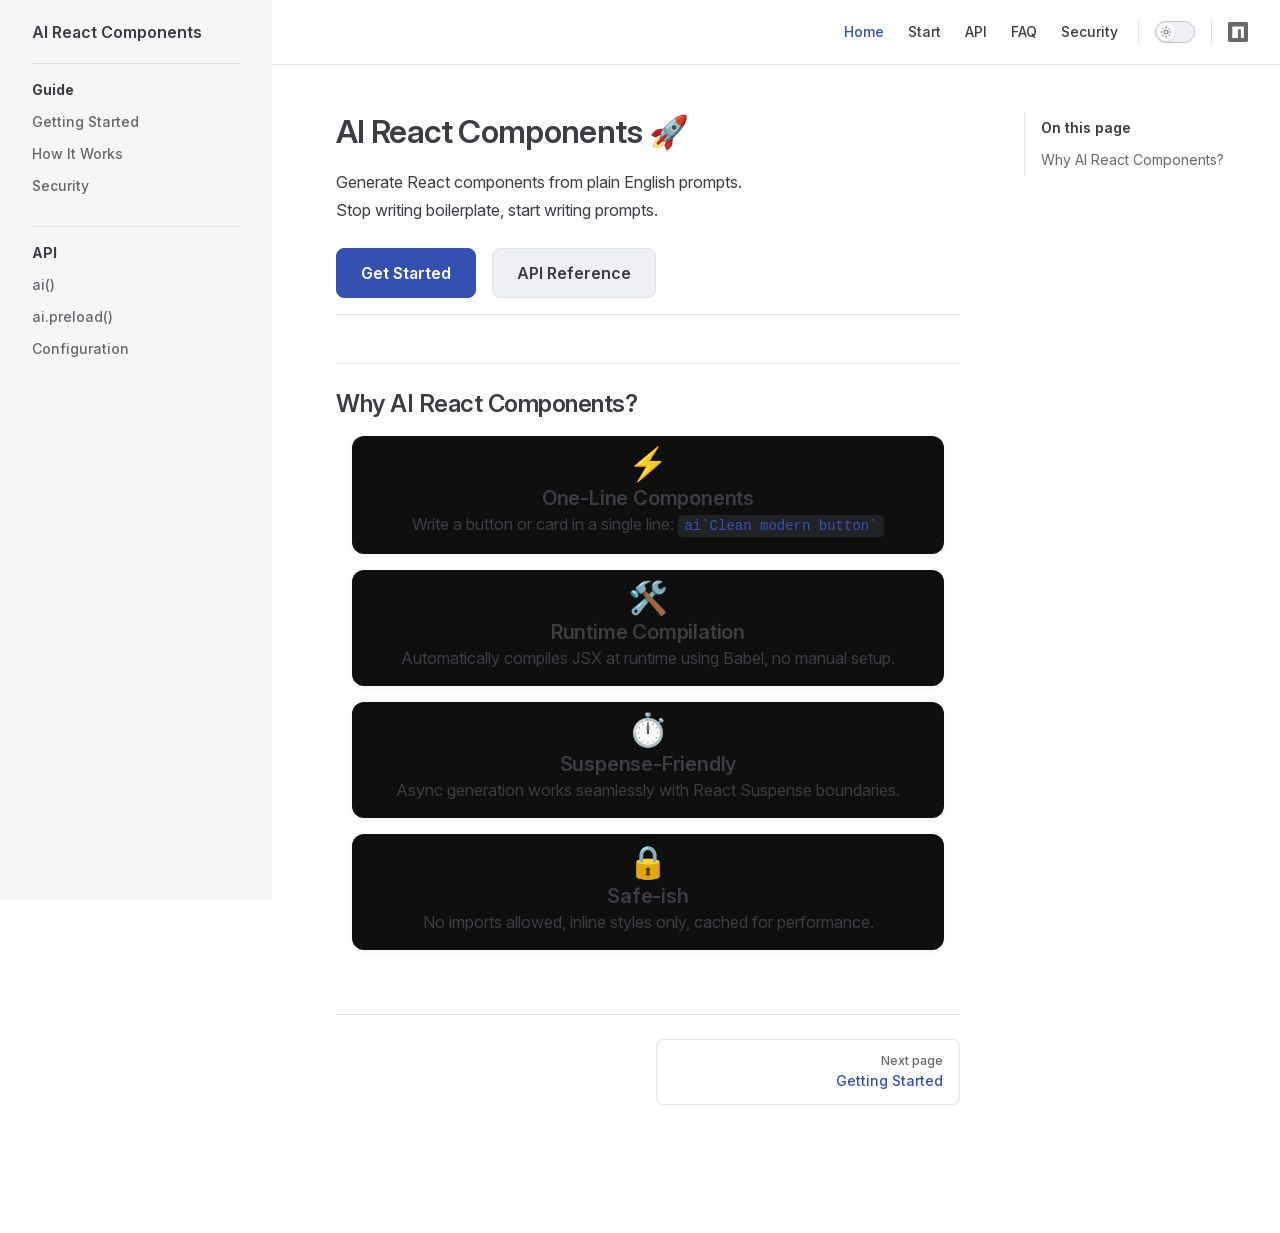
==== index.html @ 243d934d "Upload File" ====
<!DOCTYPE html>
<html lang="en-US" dir="ltr">
  <head>
    <meta charset="utf-8">
    <meta name="viewport" content="width=device-width,initial-scale=1">
    <title>AI React Components</title>
    <meta name="description" content="Generate React components from prompts using AI.">
    <meta name="generator" content="VitePress v2.0.0-alpha.17">
    <link rel="preload stylesheet" href="/assets/style.Dvf0CCiA.css" as="style">
    <link rel="preload stylesheet" href="/vp-icons.css" as="style">
    
    <script type="module" src="/assets/app.DeVPEVya.js"></script>
    <link rel="preload" href="/assets/inter-roman-latin.Cy4MYw_J.woff2" as="font" type="font/woff2" crossorigin="">
    <link rel="modulepreload" href="/assets/chunks/theme.CwWaGLos.js">
    <link rel="modulepreload" href="/assets/chunks/framework.Dp0T42OV.js">
    <link rel="modulepreload" href="/assets/index.md.kwZEMype.lean.js">
    <script id="check-dark-mode">(()=>{const e=localStorage.getItem("vitepress-theme-appearance")||"auto",a=window.matchMedia("(prefers-color-scheme: dark)").matches;(!e||e==="auto"?a:e==="dark")&&document.documentElement.classList.add("dark")})();</script>
    <script id="check-mac-os">document.documentElement.classList.toggle("mac",/Mac|iPhone|iPod|iPad/i.test(navigator.platform));</script>
  </head>
  <body>
    <div id="app"><div class="Layout" data-v-c109192d><!--[--><!--]--><!--[--><span tabindex="-1" data-v-10d4d845></span><a href="#VPContent" class="VPSkipLink visually-hidden" data-v-10d4d845>Skip to content</a><!--]--><!----><header class="VPNav" data-v-c109192d data-v-d5bf7c8e><div class="VPNavBar has-sidebar top" data-v-d5bf7c8e data-v-cc1d9f2e><div class="wrapper" data-v-cc1d9f2e><div class="container" data-v-cc1d9f2e><div class="title" data-v-cc1d9f2e><div class="VPNavBarTitle has-sidebar" data-v-cc1d9f2e data-v-d4488dd0><a class="title" href="/" data-v-d4488dd0><!--[--><!--]--><!----><span data-v-d4488dd0>AI React Components</span><!--[--><!--]--></a></div></div><div class="content" data-v-cc1d9f2e><div class="content-body" data-v-cc1d9f2e><!--[--><!--]--><div class="VPNavBarSearch search" data-v-cc1d9f2e data-v-bdd98725><!----></div><nav aria-labelledby="main-nav-aria-label" class="VPNavBarMenu menu" data-v-cc1d9f2e data-v-020be4db><span id="main-nav-aria-label" class="visually-hidden" data-v-020be4db> Main Navigation </span><!--[--><!--[--><a class="VPLink link VPNavBarMenuLink active" href="/" tabindex="0" data-v-020be4db data-v-727dd4ba><!--[--><span data-v-727dd4ba>Home</span><!--]--></a><!--]--><!--[--><a class="VPLink link VPNavBarMenuLink" href="/index1.html" tabindex="0" data-v-020be4db data-v-727dd4ba><!--[--><span data-v-727dd4ba>Start</span><!--]--></a><!--]--><!--[--><a class="VPLink link VPNavBarMenuLink" href="/api.html" tabindex="0" data-v-020be4db data-v-727dd4ba><!--[--><span data-v-727dd4ba>API</span><!--]--></a><!--]--><!--[--><a class="VPLink link VPNavBarMenuLink" href="/faq.html" tabindex="0" data-v-020be4db data-v-727dd4ba><!--[--><span data-v-727dd4ba>FAQ</span><!--]--></a><!--]--><!--[--><a class="VPLink link VPNavBarMenuLink" href="/security.html" tabindex="0" data-v-020be4db data-v-727dd4ba><!--[--><span data-v-727dd4ba>Security</span><!--]--></a><!--]--><!--]--></nav><!----><div class="VPNavBarAppearance appearance" data-v-cc1d9f2e data-v-3f90c1a5><button class="VPSwitch VPSwitchAppearance" type="button" role="switch" title aria-checked="false" data-v-3f90c1a5 data-v-be9742d9 data-v-b4ccac88><span class="check" data-v-b4ccac88><span class="icon" data-v-b4ccac88><!--[--><span class="vpi-sun sun" data-v-be9742d9></span><span class="vpi-moon moon" data-v-be9742d9></span><!--]--></span></span></button></div><div class="VPSocialLinks VPNavBarSocialLinks social-links" data-v-cc1d9f2e data-v-ef6192dc data-v-a1a7286e><!--[--><a class="VPSocialLink no-icon" href="https://www.npmjs.com/package/ai-react-component" aria-label="npm" target="_blank" rel="me noopener" data-v-a1a7286e data-v-32d78712><span class="vpi-social-npm"></span></a><!--]--></div><div class="VPFlyout VPNavBarExtra extra" data-v-cc1d9f2e data-v-2a0cad91 data-v-d8fae6e2><button type="button" class="button" aria-haspopup="true" aria-expanded="false" aria-label="extra navigation" data-v-d8fae6e2><span class="vpi-more-horizontal icon" data-v-d8fae6e2></span></button><div class="menu" data-v-d8fae6e2><div class="VPMenu" data-v-d8fae6e2 data-v-fcd1d7a8><!----><!--[--><!--[--><!----><div class="group" data-v-2a0cad91><div class="item appearance" data-v-2a0cad91><p class="label" data-v-2a0cad91>Appearance</p><div class="appearance-action" data-v-2a0cad91><button class="VPSwitch VPSwitchAppearance" type="button" role="switch" title aria-checked="false" data-v-2a0cad91 data-v-be9742d9 data-v-b4ccac88><span class="check" data-v-b4ccac88><span class="icon" data-v-b4ccac88><!--[--><span class="vpi-sun sun" data-v-be9742d9></span><span class="vpi-moon moon" data-v-be9742d9></span><!--]--></span></span></button></div></div></div><div class="group" data-v-2a0cad91><div class="item social-links" data-v-2a0cad91><div class="VPSocialLinks social-links-list" data-v-2a0cad91 data-v-a1a7286e><!--[--><a class="VPSocialLink no-icon" href="https://www.npmjs.com/package/ai-react-component" aria-label="npm" target="_blank" rel="me noopener" data-v-a1a7286e data-v-32d78712><span class="vpi-social-npm"></span></a><!--]--></div></div></div><!--]--><!--]--></div></div></div><!--[--><!--]--><button type="button" class="VPNavBarHamburger hamburger" aria-label="mobile navigation" aria-expanded="false" aria-controls="VPNavScreen" data-v-cc1d9f2e data-v-6bee1efd><span class="container" data-v-6bee1efd><span class="top" data-v-6bee1efd></span><span class="middle" data-v-6bee1efd></span><span class="bottom" data-v-6bee1efd></span></span></button></div></div></div></div><div class="divider" data-v-cc1d9f2e><div class="divider-line" data-v-cc1d9f2e></div></div></div><!----></header><div class="VPLocalNav has-sidebar empty" data-v-c109192d data-v-73add737><div class="container" data-v-73add737><button class="menu" aria-expanded="false" aria-controls="VPSidebarNav" data-v-73add737><span class="vpi-align-left menu-icon" data-v-73add737></span><span class="menu-text" data-v-73add737>Menu</span></button><div class="VPLocalNavOutlineDropdown" style="--vp-vh:0px;" data-v-73add737 data-v-e28a51a6><button data-v-e28a51a6>Return to top</button><!----></div></div></div><aside class="VPSidebar" data-v-c109192d data-v-49f51a23><div class="curtain" data-v-49f51a23></div><nav class="nav" id="VPSidebarNav" aria-labelledby="sidebar-aria-label" tabindex="-1" data-v-49f51a23><span class="visually-hidden" id="sidebar-aria-label" data-v-49f51a23> Sidebar Navigation </span><!--[--><!--]--><!--[--><div class="no-transition group" data-v-a84b7c21><section class="VPSidebarItem level-0" data-v-a84b7c21 data-v-6b36a2fd><div class="item" role="button" tabindex="0" data-v-6b36a2fd><div class="indicator" data-v-6b36a2fd></div><h2 class="text" data-v-6b36a2fd>Guide</h2><!----></div><div class="items" data-v-6b36a2fd><!--[--><div class="VPSidebarItem level-1 is-link" data-v-6b36a2fd data-v-6b36a2fd><div class="item" data-v-6b36a2fd><div class="indicator" data-v-6b36a2fd></div><a class="VPLink link link" href="/index1.html" data-v-6b36a2fd><!--[--><p class="text" data-v-6b36a2fd>Getting Started</p><!--]--></a><!----></div><!----></div><div class="VPSidebarItem level-1 is-link" data-v-6b36a2fd data-v-6b36a2fd><div class="item" data-v-6b36a2fd><div class="indicator" data-v-6b36a2fd></div><a class="VPLink link link" href="/faq.html" data-v-6b36a2fd><!--[--><p class="text" data-v-6b36a2fd>How It Works</p><!--]--></a><!----></div><!----></div><div class="VPSidebarItem level-1 is-link" data-v-6b36a2fd data-v-6b36a2fd><div class="item" data-v-6b36a2fd><div class="indicator" data-v-6b36a2fd></div><a class="VPLink link link" href="/security.html" data-v-6b36a2fd><!--[--><p class="text" data-v-6b36a2fd>Security</p><!--]--></a><!----></div><!----></div><!--]--></div></section></div><div class="no-transition group" data-v-a84b7c21><section class="VPSidebarItem level-0" data-v-a84b7c21 data-v-6b36a2fd><div class="item" role="button" tabindex="0" data-v-6b36a2fd><div class="indicator" data-v-6b36a2fd></div><h2 class="text" data-v-6b36a2fd>API</h2><!----></div><div class="items" data-v-6b36a2fd><!--[--><div class="VPSidebarItem level-1 is-link" data-v-6b36a2fd data-v-6b36a2fd><div class="item" data-v-6b36a2fd><div class="indicator" data-v-6b36a2fd></div><a class="VPLink link link" href="/api.html" data-v-6b36a2fd><!--[--><p class="text" data-v-6b36a2fd>ai()</p><!--]--></a><!----></div><!----></div><div class="VPSidebarItem level-1 is-link" data-v-6b36a2fd data-v-6b36a2fd><div class="item" data-v-6b36a2fd><div class="indicator" data-v-6b36a2fd></div><a class="VPLink link link" href="/api.html" data-v-6b36a2fd><!--[--><p class="text" data-v-6b36a2fd>ai.preload()</p><!--]--></a><!----></div><!----></div><div class="VPSidebarItem level-1 is-link" data-v-6b36a2fd data-v-6b36a2fd><div class="item" data-v-6b36a2fd><div class="indicator" data-v-6b36a2fd></div><a class="VPLink link link" href="/api.html" data-v-6b36a2fd><!--[--><p class="text" data-v-6b36a2fd>Configuration</p><!--]--></a><!----></div><!----></div><!--]--></div></section></div><!--]--><!--[--><!--]--></nav></aside><div class="VPContent has-sidebar" id="VPContent" data-v-c109192d data-v-529a4999><div class="VPDoc has-sidebar has-aside" data-v-529a4999 data-v-d668f7cc><!--[--><!--]--><div class="container" data-v-d668f7cc><div class="aside" data-v-d668f7cc><div class="aside-curtain" data-v-d668f7cc></div><div class="aside-container" data-v-d668f7cc><div class="aside-content" data-v-d668f7cc><div class="VPDocAside" data-v-d668f7cc data-v-cb998dce><!--[--><!--]--><!--[--><!--]--><nav aria-labelledby="doc-outline-aria-label" class="VPDocAsideOutline" data-v-cb998dce data-v-c8b19031><div class="content" data-v-c8b19031><div class="outline-marker" data-v-c8b19031></div><div aria-level="2" class="outline-title" id="doc-outline-aria-label" role="heading" data-v-c8b19031>On this page</div><ul class="VPDocOutlineItem root" data-v-c8b19031 data-v-63c57e50><!--[--><!--]--></ul></div></nav><!--[--><!--]--><div class="spacer" data-v-cb998dce></div><!--[--><!--]--><!----><!--[--><!--]--><!--[--><!--]--></div></div></div></div><div class="content" data-v-d668f7cc><div class="content-container" data-v-d668f7cc><!--[--><!--]--><main class="main" data-v-d668f7cc><div style="position:relative;" class="vp-doc _" data-v-d668f7cc><div data-v-a58ee286><h1 id="ai-react-components-🚀" tabindex="-1" data-v-a58ee286>AI React Components 🚀 <a class="header-anchor" href="#ai-react-components-🚀" aria-label="Permalink to “AI React Components 🚀”" data-v-a58ee286>​</a></h1><p data-v-a58ee286>Generate React components from plain English prompts.<br data-v-a58ee286> Stop writing boilerplate, start writing prompts.</p><div class="hero-buttons" data-v-a58ee286><a class="btn primary" href="/index1" data-v-a58ee286>Get Started</a><a class="btn secondary" href="/api" data-v-a58ee286>API Reference</a></div><hr data-v-a58ee286><h2 id="why-ai-react-components" tabindex="-1" data-v-a58ee286>Why AI React Components? <a class="header-anchor" href="#why-ai-react-components" aria-label="Permalink to “Why AI React Components?”" data-v-a58ee286>​</a></h2><section class="features-grid" data-v-a58ee286><div class="feature-card" data-v-a58ee286 data-v-b2a18c3d><div class="icon" data-v-b2a18c3d>⚡</div><h3 data-v-b2a18c3d>One-Line Components</h3><!--[--> Write a button or card in a single line: <code data-v-a58ee286>ai`Clean modern button`</code><!--]--></div><div class="feature-card" data-v-a58ee286 data-v-b2a18c3d><div class="icon" data-v-b2a18c3d>🛠️</div><h3 data-v-b2a18c3d>Runtime Compilation</h3><!--[--> Automatically compiles JSX at runtime using Babel, no manual setup. <!--]--></div><div class="feature-card" data-v-a58ee286 data-v-b2a18c3d><div class="icon" data-v-b2a18c3d>⏱️</div><h3 data-v-b2a18c3d>Suspense-Friendly</h3><!--[--> Async generation works seamlessly with React Suspense boundaries. <!--]--></div><div class="feature-card" data-v-a58ee286 data-v-b2a18c3d><div class="icon" data-v-b2a18c3d>🔒</div><h3 data-v-b2a18c3d>Safe-ish</h3><!--[--> No imports allowed, inline styles only, cached for performance. <!--]--></div></section></div></div></main><footer class="VPDocFooter" data-v-d668f7cc data-v-1bcd8184><!--[--><!--]--><!----><nav class="prev-next" aria-labelledby="doc-footer-aria-label" data-v-1bcd8184><span class="visually-hidden" id="doc-footer-aria-label" data-v-1bcd8184>Pager</span><div class="pager" data-v-1bcd8184><!----></div><div class="pager" data-v-1bcd8184><a class="VPLink link pager-link next" href="/index1.html" data-v-1bcd8184><!--[--><span class="desc" data-v-1bcd8184>Next page</span><span class="title" data-v-1bcd8184>Getting Started</span><!--]--></a></div></nav></footer><!--[--><!--]--></div></div></div><!--[--><!--]--></div></div><!----><!--[--><!--]--></div></div>
    <script>window.__VP_HASH_MAP__=JSON.parse("{\"api.md\":\"CnNNcpx4\",\"env.md\":\"CuxRRjc8\",\"faq.md\":\"R_hnH-ma\",\"index.md\":\"kwZEMype\",\"index1.md\":\"ByWL-I4_\",\"security.md\":\"BSh_4SIy\"}");window.__VP_SITE_DATA__=JSON.parse("{\"lang\":\"en-US\",\"dir\":\"ltr\",\"title\":\"AI React Components\",\"description\":\"Generate React components from prompts using AI.\",\"base\":\"/\",\"head\":[],\"router\":{\"prefetchLinks\":true},\"appearance\":true,\"themeConfig\":{\"nav\":[{\"text\":\"Home\",\"link\":\"/\"},{\"text\":\"Start\",\"link\":\"/index1.md\"},{\"text\":\"API\",\"link\":\"/api.md\"},{\"text\":\"FAQ\",\"link\":\"/faq.md\"},{\"text\":\"Security\",\"link\":\"/security.md\"}],\"sidebar\":[{\"text\":\"Guide\",\"items\":[{\"text\":\"Getting Started\",\"link\":\"/index1\"},{\"text\":\"How It Works\",\"link\":\"/faq\"},{\"text\":\"Security\",\"link\":\"/security\"}]},{\"text\":\"API\",\"items\":[{\"text\":\"ai()\",\"link\":\"/api.md\"},{\"text\":\"ai.preload()\",\"link\":\"/api.md\"},{\"text\":\"Configuration\",\"link\":\"/api.md\"}]}],\"socialLinks\":[{\"icon\":\"npm\",\"link\":\"https://www.npmjs.com/package/ai-react-component\"}]},\"locales\":{},\"scrollOffset\":134,\"cleanUrls\":false,\"additionalConfig\":{}}");</script>
    
  </body>
</html>
---- assets/style.Dvf0CCiA.css ----
@font-face{font-family:Inter;font-style:normal;font-weight:100 900;font-display:swap;src:url(/assets/inter-roman-cyrillic-ext.BeNbU08G.woff2) format("woff2");unicode-range:U+0460-052F,U+1C80-1C8A,U+20B4,U+2DE0-2DFF,U+A640-A69F,U+FE2E-FE2F}@font-face{font-family:Inter;font-style:normal;font-weight:100 900;font-display:swap;src:url(/assets/inter-roman-cyrillic.CD0kT8R4.woff2) format("woff2");unicode-range:U+0301,U+0400-045F,U+0490-0491,U+04B0-04B1,U+2116}@font-face{font-family:Inter;font-style:normal;font-weight:100 900;font-display:swap;src:url(/assets/inter-roman-greek-ext.CFAEQ5Ow.woff2) format("woff2");unicode-range:U+1F00-1FFF}@font-face{font-family:Inter;font-style:normal;font-weight:100 900;font-display:swap;src:url(/assets/inter-roman-greek.Dsf7YjP7.woff2) format("woff2");unicode-range:U+0370-0377,U+037A-037F,U+0384-038A,U+038C,U+038E-03A1,U+03A3-03FF}@font-face{font-family:Inter;font-style:normal;font-weight:100 900;font-display:swap;src:url(/assets/inter-roman-vietnamese.CpqCnS2H.woff2) format("woff2");unicode-range:U+0102-0103,U+0110-0111,U+0128-0129,U+0168-0169,U+01A0-01A1,U+01AF-01B0,U+0300-0301,U+0303-0304,U+0308-0309,U+0323,U+0329,U+1EA0-1EF9,U+20AB}@font-face{font-family:Inter;font-style:normal;font-weight:100 900;font-display:swap;src:url(/assets/inter-roman-latin-ext.Dl_ayf4-.woff2) format("woff2");unicode-range:U+0100-02BA,U+02BD-02C5,U+02C7-02CC,U+02CE-02D7,U+02DD-02FF,U+0304,U+0308,U+0329,U+1D00-1DBF,U+1E00-1E9F,U+1EF2-1EFF,U+2020,U+20A0-20AB,U+20AD-20C0,U+2113,U+2C60-2C7F,U+A720-A7FF}@font-face{font-family:Inter;font-style:normal;font-weight:100 900;font-display:swap;src:url(/assets/inter-roman-latin.Cy4MYw_J.woff2) format("woff2");unicode-range:U+0000-00FF,U+0131,U+0152-0153,U+02BB-02BC,U+02C6,U+02DA,U+02DC,U+0304,U+0308,U+0329,U+2000-206F,U+20AC,U+2122,U+2191,U+2193,U+2212,U+2215,U+FEFF,U+FFFD}@font-face{font-family:Inter;font-style:italic;font-weight:100 900;font-display:swap;src:url(/assets/inter-italic-cyrillic-ext._dlW9xFb.woff2) format("woff2");unicode-range:U+0460-052F,U+1C80-1C8A,U+20B4,U+2DE0-2DFF,U+A640-A69F,U+FE2E-FE2F}@font-face{font-family:Inter;font-style:italic;font-weight:100 900;font-display:swap;src:url(/assets/inter-italic-cyrillic.D7dRslh9.woff2) format("woff2");unicode-range:U+0301,U+0400-045F,U+0490-0491,U+04B0-04B1,U+2116}@font-face{font-family:Inter;font-style:italic;font-weight:100 900;font-display:swap;src:url(/assets/inter-italic-greek-ext.Ct-Tf2bq.woff2) format("woff2");unicode-range:U+1F00-1FFF}@font-face{font-family:Inter;font-style:italic;font-weight:100 900;font-display:swap;src:url(/assets/inter-italic-greek.DNcpQ8QC.woff2) format("woff2");unicode-range:U+0370-0377,U+037A-037F,U+0384-038A,U+038C,U+038E-03A1,U+03A3-03FF}@font-face{font-family:Inter;font-style:italic;font-weight:100 900;font-display:swap;src:url(/assets/inter-italic-vietnamese.BI5UxJD-.woff2) format("woff2");unicode-range:U+0102-0103,U+0110-0111,U+0128-0129,U+0168-0169,U+01A0-01A1,U+01AF-01B0,U+0300-0301,U+0303-0304,U+0308-0309,U+0323,U+0329,U+1EA0-1EF9,U+20AB}@font-face{font-family:Inter;font-style:italic;font-weight:100 900;font-display:swap;src:url(/assets/inter-italic-latin-ext.DytegdRQ.woff2) format("woff2");unicode-range:U+0100-02BA,U+02BD-02C5,U+02C7-02CC,U+02CE-02D7,U+02DD-02FF,U+0304,U+0308,U+0329,U+1D00-1DBF,U+1E00-1E9F,U+1EF2-1EFF,U+2020,U+20A0-20AB,U+20AD-20C0,U+2113,U+2C60-2C7F,U+A720-A7FF}@font-face{font-family:Inter;font-style:italic;font-weight:100 900;font-display:swap;src:url(/assets/inter-italic-latin.COaG5lWR.woff2) format("woff2");unicode-range:U+0000-00FF,U+0131,U+0152-0153,U+02BB-02BC,U+02C6,U+02DA,U+02DC,U+0304,U+0308,U+0329,U+2000-206F,U+20AC,U+2122,U+2191,U+2193,U+2212,U+2215,U+FEFF,U+FFFD}@font-face{font-family:Inter4CJK;font-style:normal;font-weight:100 900;font-display:swap;src:url(/assets/inter-roman-cyrillic-ext.BeNbU08G.woff2) format("woff2");unicode-range:U+0460-052F,U+1C80-1C88,U+20B4,U+2DE0-2DFF,U+A640-A69F,U+FE2E-FE2F}@font-face{font-family:Inter4CJK;font-style:normal;font-weight:100 900;font-display:swap;src:url(/assets/inter-roman-cyrillic.CD0kT8R4.woff2) format("woff2");unicode-range:U+0301,U+0400-045F,U+0490-0491,U+04B0-04B1,U+2116}@font-face{font-family:Inter4CJK;font-style:normal;font-weight:100 900;font-display:swap;src:url(/assets/inter-roman-greek-ext.CFAEQ5Ow.woff2) format("woff2");unicode-range:U+1F00-1FFF}@font-face{font-family:Inter4CJK;font-style:normal;font-weight:100 900;font-display:swap;src:url(/assets/inter-roman-greek.Dsf7YjP7.woff2) format("woff2");unicode-range:U+0370-0377,U+037A-037F,U+0384-038A,U+038C,U+038E-03A1,U+03A3-03FF}@font-face{font-family:Inter4CJK;font-style:normal;font-weight:100 900;font-display:swap;src:url(/assets/inter-roman-vietnamese.CpqCnS2H.woff2) format("woff2");unicode-range:U+0102-0103,U+0110-0111,U+0128-0129,U+0168-0169,U+01A0-01A1,U+01AF-01B0,U+0300-0301,U+0303-0304,U+0308-0309,U+0323,U+0329,U+1EA0-1EF9,U+20AB}@font-face{font-family:Inter4CJK;font-style:normal;font-weight:100 900;font-display:swap;src:url(/assets/inter-roman-latin-ext.Dl_ayf4-.woff2) format("woff2");unicode-range:U+0100-02AF,U+0304,U+0308,U+0329,U+1E00-1E9F,U+1EF2-1EFF,U+2020,U+20A0-20AB,U+20AD-20C0,U+2113,U+2C60-2C7F,U+A720-A7FF}@font-face{font-family:Inter4CJK;font-style:normal;font-weight:100 900;font-display:swap;src:url(/assets/inter-roman-latin.Cy4MYw_J.woff2) format("woff2");unicode-range:U+0000-007D,U+007F-00B6,U+00B8-00FF,U+0131,U+0152-0153,U+02BB-02BC,U+02C6,U+02DA,U+02DC,U+0304,U+0308,U+0329,U+2000-2012,U+2016-2017,U+201A-201B,U+201E-2025,U+2027-206F,U+2074,U+20AC,U+2122,U+2191,U+2193,U+2212,U+2215,U+FEFF,U+FFFD}@font-face{font-family:Inter4CJK;font-style:italic;font-weight:100 900;font-display:swap;src:url(/assets/inter-italic-cyrillic-ext._dlW9xFb.woff2) format("woff2");unicode-range:U+0460-052F,U+1C80-1C88,U+20B4,U+2DE0-2DFF,U+A640-A69F,U+FE2E-FE2F}@font-face{font-family:Inter4CJK;font-style:italic;font-weight:100 900;font-display:swap;src:url(/assets/inter-italic-cyrillic.D7dRslh9.woff2) format("woff2");unicode-range:U+0301,U+0400-045F,U+0490-0491,U+04B0-04B1,U+2116}@font-face{font-family:Inter4CJK;font-style:italic;font-weight:100 900;font-display:swap;src:url(/assets/inter-italic-greek-ext.Ct-Tf2bq.woff2) format("woff2");unicode-range:U+1F00-1FFF}@font-face{font-family:Inter4CJK;font-style:italic;font-weight:100 900;font-display:swap;src:url(/assets/inter-italic-greek.DNcpQ8QC.woff2) format("woff2");unicode-range:U+0370-0377,U+037A-037F,U+0384-038A,U+038C,U+038E-03A1,U+03A3-03FF}@font-face{font-family:Inter4CJK;font-style:italic;font-weight:100 900;font-display:swap;src:url(/assets/inter-italic-vietnamese.BI5UxJD-.woff2) format("woff2");unicode-range:U+0102-0103,U+0110-0111,U+0128-0129,U+0168-0169,U+01A0-01A1,U+01AF-01B0,U+0300-0301,U+0303-0304,U+0308-0309,U+0323,U+0329,U+1EA0-1EF9,U+20AB}@font-face{font-family:Inter4CJK;font-style:italic;font-weight:100 900;font-display:swap;src:url(/assets/inter-italic-latin-ext.DytegdRQ.woff2) format("woff2");unicode-range:U+0100-02AF,U+0304,U+0308,U+0329,U+1E00-1E9F,U+1EF2-1EFF,U+2020,U+20A0-20AB,U+20AD-20C0,U+2113,U+2C60-2C7F,U+A720-A7FF}@font-face{font-family:Inter4CJK;font-style:italic;font-weight:100 900;font-display:swap;src:url(/assets/inter-italic-latin.COaG5lWR.woff2) format("woff2");unicode-range:U+0000-007D,U+007F-00B6,U+00B8-00FF,U+0131,U+0152-0153,U+02BB-02BC,U+02C6,U+02DA,U+02DC,U+0304,U+0308,U+0329,U+2000-2012,U+2016-2017,U+201A-201B,U+201E-2025,U+2027-206F,U+2074,U+20AC,U+2122,U+2191,U+2193,U+2212,U+2215,U+FEFF,U+FFFD}:root{--vp-c-white: #ffffff;--vp-c-black: #000000;--vp-c-neutral: var(--vp-c-black);--vp-c-neutral-inverse: var(--vp-c-white)}.dark{--vp-c-neutral: var(--vp-c-white);--vp-c-neutral-inverse: var(--vp-c-black)}:root{--vp-c-gray-1: #dddde3;--vp-c-gray-2: #e4e4e9;--vp-c-gray-3: #ebebef;--vp-c-gray-soft: rgba(142, 150, 170, .14);--vp-c-indigo-1: #3451b2;--vp-c-indigo-2: #3a5ccc;--vp-c-indigo-3: #5672cd;--vp-c-indigo-soft: rgba(100, 108, 255, .14);--vp-c-purple-1: #6f42c1;--vp-c-purple-2: #7e4cc9;--vp-c-purple-3: #8e5cd9;--vp-c-purple-soft: rgba(159, 122, 234, .14);--vp-c-green-1: #18794e;--vp-c-green-2: #299764;--vp-c-green-3: #30a46c;--vp-c-green-soft: rgba(16, 185, 129, .14);--vp-c-yellow-1: #915930;--vp-c-yellow-2: #946300;--vp-c-yellow-3: #9f6a00;--vp-c-yellow-soft: rgba(234, 179, 8, .14);--vp-c-red-1: #b8272c;--vp-c-red-2: #d5393e;--vp-c-red-3: #e0575b;--vp-c-red-soft: rgba(244, 63, 94, .14);--vp-c-sponsor: #db2777}.dark{--vp-c-gray-1: #515c67;--vp-c-gray-2: #414853;--vp-c-gray-3: #32363f;--vp-c-gray-soft: rgba(101, 117, 133, .16);--vp-c-indigo-1: #a8b1ff;--vp-c-indigo-2: #5c73e7;--vp-c-indigo-3: #3e63dd;--vp-c-indigo-soft: rgba(100, 108, 255, .16);--vp-c-purple-1: #c8abfa;--vp-c-purple-2: #a879e6;--vp-c-purple-3: #8e5cd9;--vp-c-purple-soft: rgba(159, 122, 234, .16);--vp-c-green-1: #3dd68c;--vp-c-green-2: #30a46c;--vp-c-green-3: #298459;--vp-c-green-soft: rgba(16, 185, 129, .16);--vp-c-yellow-1: #f9b44e;--vp-c-yellow-2: #da8b17;--vp-c-yellow-3: #a46a0a;--vp-c-yellow-soft: rgba(234, 179, 8, .16);--vp-c-red-1: #f66f81;--vp-c-red-2: #f14158;--vp-c-red-3: #b62a3c;--vp-c-red-soft: rgba(244, 63, 94, .16)}:root{--vp-c-bg: #ffffff;--vp-c-bg-alt: #f6f6f7;--vp-c-bg-elv: #ffffff;--vp-c-bg-soft: #f6f6f7}.dark{--vp-c-bg: #1b1b1f;--vp-c-bg-alt: #161618;--vp-c-bg-elv: #202127;--vp-c-bg-soft: #202127}:root{--vp-c-border: #c2c2c4;--vp-c-divider: #e2e2e3;--vp-c-gutter: #e2e2e3}.dark{--vp-c-border: #3c3f44;--vp-c-divider: #2e2e32;--vp-c-gutter: #000000}:root{--vp-c-text-1: #3c3c43;--vp-c-text-2: #67676c;--vp-c-text-3: #929295}.dark{--vp-c-text-1: #dfdfd6;--vp-c-text-2: #98989f;--vp-c-text-3: #6a6a71}:root{--vp-c-default-1: var(--vp-c-gray-1);--vp-c-default-2: var(--vp-c-gray-2);--vp-c-default-3: var(--vp-c-gray-3);--vp-c-default-soft: var(--vp-c-gray-soft);--vp-c-brand-1: var(--vp-c-indigo-1);--vp-c-brand-2: var(--vp-c-indigo-2);--vp-c-brand-3: var(--vp-c-indigo-3);--vp-c-brand-soft: var(--vp-c-indigo-soft);--vp-c-brand: var(--vp-c-brand-1);--vp-c-tip-1: var(--vp-c-brand-1);--vp-c-tip-2: var(--vp-c-brand-2);--vp-c-tip-3: var(--vp-c-brand-3);--vp-c-tip-soft: var(--vp-c-brand-soft);--vp-c-note-1: var(--vp-c-brand-1);--vp-c-note-2: var(--vp-c-brand-2);--vp-c-note-3: var(--vp-c-brand-3);--vp-c-note-soft: var(--vp-c-brand-soft);--vp-c-success-1: var(--vp-c-green-1);--vp-c-success-2: var(--vp-c-green-2);--vp-c-success-3: var(--vp-c-green-3);--vp-c-success-soft: var(--vp-c-green-soft);--vp-c-important-1: var(--vp-c-purple-1);--vp-c-important-2: var(--vp-c-purple-2);--vp-c-important-3: var(--vp-c-purple-3);--vp-c-important-soft: var(--vp-c-purple-soft);--vp-c-warning-1: var(--vp-c-yellow-1);--vp-c-warning-2: var(--vp-c-yellow-2);--vp-c-warning-3: var(--vp-c-yellow-3);--vp-c-warning-soft: var(--vp-c-yellow-soft);--vp-c-danger-1: var(--vp-c-red-1);--vp-c-danger-2: var(--vp-c-red-2);--vp-c-danger-3: var(--vp-c-red-3);--vp-c-danger-soft: var(--vp-c-red-soft);--vp-c-caution-1: var(--vp-c-red-1);--vp-c-caution-2: var(--vp-c-red-2);--vp-c-caution-3: var(--vp-c-red-3);--vp-c-caution-soft: var(--vp-c-red-soft)}:root{--vp-font-family-base: "Inter", -apple-system, BlinkMacSystemFont, sans-serif, "Apple Color Emoji", "Segoe UI Emoji", "Segoe UI Symbol", "Noto Color Emoji";--vp-font-family-mono: ui-monospace, "Menlo", "Monaco", "Consolas", "Liberation Mono", "Courier New", monospace;font-optical-sizing:auto}[lang]:where(:lang(zh,ja)){--vp-font-family-base: "Inter4CJK", -apple-system, BlinkMacSystemFont, sans-serif, "Apple Color Emoji", "Segoe UI Emoji", "Segoe UI Symbol", "Noto Color Emoji"}[lang]:where(:lang(zh,ja,ko)) h1,[lang]:where(:lang(zh,ja,ko)) h2,[lang]:where(:lang(zh,ja,ko)) h3,[lang]:where(:lang(zh,ja,ko)) h4,[lang]:where(:lang(zh,ja,ko)) h5,[lang]:where(:lang(zh,ja,ko)) h6,[lang]:where(:lang(zh,ja,ko)) li,[lang]:where(:lang(zh,ja,ko)) p{line-break:strict}:root{--vp-shadow-1: 0 1px 2px rgba(0, 0, 0, .04), 0 1px 2px rgba(0, 0, 0, .06);--vp-shadow-2: 0 3px 12px rgba(0, 0, 0, .07), 0 1px 4px rgba(0, 0, 0, .07);--vp-shadow-3: 0 12px 32px rgba(0, 0, 0, .1), 0 2px 6px rgba(0, 0, 0, .08);--vp-shadow-4: 0 14px 44px rgba(0, 0, 0, .12), 0 3px 9px rgba(0, 0, 0, .12);--vp-shadow-5: 0 18px 56px rgba(0, 0, 0, .16), 0 4px 12px rgba(0, 0, 0, .16)}:root{--vp-z-index-footer: 10;--vp-z-index-local-nav: 20;--vp-z-index-nav: 30;--vp-z-index-layout-top: 40;--vp-z-index-backdrop: 50;--vp-z-index-sidebar: 60}@media(min-width:960px){:root{--vp-z-index-sidebar: 25}}:root{--vp-layout-max-width: 1440px}:root{--vp-header-anchor-symbol: "#"}:root{--vp-code-line-height: 1.7;--vp-code-font-size: .875em;--vp-code-color: var(--vp-c-brand-1);--vp-code-link-color: var(--vp-c-brand-1);--vp-code-link-hover-color: var(--vp-c-brand-2);--vp-code-bg: var(--vp-c-default-soft);--vp-code-block-color: var(--vp-c-text-2);--vp-code-block-bg: var(--vp-c-bg-alt);--vp-code-block-divider-color: var(--vp-c-gutter);--vp-code-lang-color: var(--vp-c-text-2);--vp-code-line-highlight-color: var(--vp-c-default-soft);--vp-code-line-number-color: var(--vp-c-text-2);--vp-code-line-diff-add-color: var(--vp-c-success-soft);--vp-code-line-diff-add-symbol-color: var(--vp-c-success-1);--vp-code-line-diff-remove-color: var(--vp-c-danger-soft);--vp-code-line-diff-remove-symbol-color: var(--vp-c-danger-1);--vp-code-line-warning-color: var(--vp-c-warning-soft);--vp-code-line-error-color: var(--vp-c-danger-soft);--vp-code-copy-code-border-color: var(--vp-c-divider);--vp-code-copy-code-bg: var(--vp-c-bg-soft);--vp-code-copy-code-hover-border-color: var(--vp-c-divider);--vp-code-copy-code-hover-bg: var(--vp-c-bg);--vp-code-copy-code-active-text: var(--vp-c-text-2);--vp-code-copy-copied-text-content: "Copied";--vp-code-tab-divider: var(--vp-code-block-divider-color);--vp-code-tab-text-color: var(--vp-c-text-2);--vp-code-tab-bg: var(--vp-code-block-bg);--vp-code-tab-hover-text-color: var(--vp-c-text-1);--vp-code-tab-active-text-color: var(--vp-c-text-1);--vp-code-tab-active-bar-color: var(--vp-c-brand-1)}:lang(es),:lang(pt){--vp-code-copy-copied-text-content: "Copiado"}:lang(fa){--vp-code-copy-copied-text-content: "کپی شد"}:lang(ko){--vp-code-copy-copied-text-content: "복사됨"}:lang(ru){--vp-code-copy-copied-text-content: "Скопировано"}:lang(zh){--vp-code-copy-copied-text-content: "已复制"}:lang(ja){--vp-code-copy-copied-text-content: "コピー完了"}:root{--vp-button-brand-border: transparent;--vp-button-brand-text: var(--vp-c-white);--vp-button-brand-bg: var(--vp-c-brand-3);--vp-button-brand-hover-border: transparent;--vp-button-brand-hover-text: var(--vp-c-white);--vp-button-brand-hover-bg: var(--vp-c-brand-2);--vp-button-brand-active-border: transparent;--vp-button-brand-active-text: var(--vp-c-white);--vp-button-brand-active-bg: var(--vp-c-brand-1);--vp-button-alt-border: transparent;--vp-button-alt-text: var(--vp-c-text-1);--vp-button-alt-bg: var(--vp-c-default-3);--vp-button-alt-hover-border: transparent;--vp-button-alt-hover-text: var(--vp-c-text-1);--vp-button-alt-hover-bg: var(--vp-c-default-2);--vp-button-alt-active-border: transparent;--vp-button-alt-active-text: var(--vp-c-text-1);--vp-button-alt-active-bg: var(--vp-c-default-1);--vp-button-sponsor-border: var(--vp-c-text-2);--vp-button-sponsor-text: var(--vp-c-text-2);--vp-button-sponsor-bg: transparent;--vp-button-sponsor-hover-border: var(--vp-c-sponsor);--vp-button-sponsor-hover-text: var(--vp-c-sponsor);--vp-button-sponsor-hover-bg: transparent;--vp-button-sponsor-active-border: var(--vp-c-sponsor);--vp-button-sponsor-active-text: var(--vp-c-sponsor);--vp-button-sponsor-active-bg: transparent}:root{--vp-custom-block-font-size: 14px;--vp-custom-block-code-font-size: 13px;--vp-custom-block-info-border: transparent;--vp-custom-block-info-text: var(--vp-c-text-1);--vp-custom-block-info-bg: var(--vp-c-default-soft);--vp-custom-block-info-code-bg: var(--vp-c-default-soft);--vp-custom-block-note-border: transparent;--vp-custom-block-note-text: var(--vp-c-text-1);--vp-custom-block-note-bg: var(--vp-c-default-soft);--vp-custom-block-note-code-bg: var(--vp-c-default-soft);--vp-custom-block-tip-border: transparent;--vp-custom-block-tip-text: var(--vp-c-text-1);--vp-custom-block-tip-bg: var(--vp-c-tip-soft);--vp-custom-block-tip-code-bg: var(--vp-c-tip-soft);--vp-custom-block-important-border: transparent;--vp-custom-block-important-text: var(--vp-c-text-1);--vp-custom-block-important-bg: var(--vp-c-important-soft);--vp-custom-block-important-code-bg: var(--vp-c-important-soft);--vp-custom-block-warning-border: transparent;--vp-custom-block-warning-text: var(--vp-c-text-1);--vp-custom-block-warning-bg: var(--vp-c-warning-soft);--vp-custom-block-warning-code-bg: var(--vp-c-warning-soft);--vp-custom-block-danger-border: transparent;--vp-custom-block-danger-text: var(--vp-c-text-1);--vp-custom-block-danger-bg: var(--vp-c-danger-soft);--vp-custom-block-danger-code-bg: var(--vp-c-danger-soft);--vp-custom-block-caution-border: transparent;--vp-custom-block-caution-text: var(--vp-c-text-1);--vp-custom-block-caution-bg: var(--vp-c-caution-soft);--vp-custom-block-caution-code-bg: var(--vp-c-caution-soft);--vp-custom-block-details-border: var(--vp-custom-block-info-border);--vp-custom-block-details-text: var(--vp-custom-block-info-text);--vp-custom-block-details-bg: var(--vp-custom-block-info-bg);--vp-custom-block-details-code-bg: var(--vp-custom-block-info-code-bg)}:root{--vp-input-border-color: var(--vp-c-border);--vp-input-bg-color: var(--vp-c-bg-alt);--vp-input-switch-bg-color: var(--vp-c-default-soft)}:root{--vp-nav-height: 64px;--vp-nav-bg-color: var(--vp-c-bg);--vp-nav-screen-bg-color: var(--vp-c-bg);--vp-nav-logo-height: 24px}.hide-nav{--vp-nav-height: 0px}.hide-nav .VPSidebar{--vp-nav-height: 22px}:root{--vp-local-nav-bg-color: var(--vp-c-bg)}:root{--vp-sidebar-width: 272px;--vp-sidebar-bg-color: var(--vp-c-bg-alt)}:root{--vp-backdrop-bg-color: rgba(0, 0, 0, .6)}:root{--vp-home-hero-name-color: var(--vp-c-brand-1);--vp-home-hero-name-background: transparent;--vp-home-hero-image-background-image: none;--vp-home-hero-image-filter: none}:root{--vp-badge-info-border: transparent;--vp-badge-info-text: var(--vp-c-text-2);--vp-badge-info-bg: var(--vp-c-default-soft);--vp-badge-tip-border: transparent;--vp-badge-tip-text: var(--vp-c-tip-1);--vp-badge-tip-bg: var(--vp-c-tip-soft);--vp-badge-warning-border: transparent;--vp-badge-warning-text: var(--vp-c-warning-1);--vp-badge-warning-bg: var(--vp-c-warning-soft);--vp-badge-danger-border: transparent;--vp-badge-danger-text: var(--vp-c-danger-1);--vp-badge-danger-bg: var(--vp-c-danger-soft)}:root{--vp-carbon-ads-text-color: var(--vp-c-text-1);--vp-carbon-ads-poweredby-color: var(--vp-c-text-2);--vp-carbon-ads-bg-color: var(--vp-c-bg-soft);--vp-carbon-ads-hover-text-color: var(--vp-c-brand-1);--vp-carbon-ads-hover-poweredby-color: var(--vp-c-text-1)}:root{--vp-local-search-bg: var(--vp-c-bg);--vp-local-search-result-bg: var(--vp-c-bg);--vp-local-search-result-border: var(--vp-c-divider);--vp-local-search-result-selected-bg: var(--vp-c-bg);--vp-local-search-result-selected-border: var(--vp-c-brand-1);--vp-local-search-highlight-bg: var(--vp-c-brand-1);--vp-local-search-highlight-text: var(--vp-c-neutral-inverse)}@layer __vitepress_base{@media(prefers-reduced-motion:reduce){*,:before,:after{animation-delay:-1ms!important;animation-duration:1ms!important;animation-iteration-count:1!important;background-attachment:initial!important;scroll-behavior:auto!important;transition-duration:0s!important;transition-delay:0s!important}}*,:before,:after{box-sizing:border-box}html{line-height:1.4;font-size:16px;-webkit-text-size-adjust:100%}html.dark{color-scheme:dark}body{margin:0;width:100%;min-width:320px;min-height:100vh;line-height:24px;font-family:var(--vp-font-family-base);font-size:16px;font-weight:400;color:var(--vp-c-text-1);background-color:var(--vp-c-bg);font-synthesis:style;text-rendering:optimizeLegibility;-webkit-font-smoothing:antialiased;-moz-osx-font-smoothing:grayscale;text-autospace:normal;text-spacing-trim:normal}main{display:block}h1,h2,h3,h4,h5,h6{margin:0;line-height:24px;font-size:16px;font-weight:400}p{margin:0}strong,b{font-weight:600}a,area,button,[role=button],input,label,select,summary,textarea{touch-action:manipulation}a{color:inherit;text-decoration:inherit}ol,ul{list-style:none;margin:0;padding:0}blockquote{margin:0}pre,code,kbd,samp{font-family:var(--vp-font-family-mono);text-autospace:no-autospace}img,svg,video,canvas,audio,iframe,embed,object{display:block}figure{margin:0}img,video{max-width:100%;height:auto}button,input,optgroup,select,textarea{border:0;padding:0;line-height:inherit;color:inherit}button{padding:0;font-family:inherit;background-color:transparent;background-image:none}button:enabled,[role=button]:enabled{cursor:pointer}button:focus,button:focus-visible{outline:1px dotted;outline:4px auto -webkit-focus-ring-color}button:focus:not(:focus-visible){outline:none!important}input:focus,textarea:focus,select:focus{outline:none}table{border-collapse:collapse}input{background-color:transparent}input:-ms-input-placeholder,textarea:-ms-input-placeholder{color:var(--vp-c-text-3)}input::-ms-input-placeholder,textarea::-ms-input-placeholder{color:var(--vp-c-text-3)}input::placeholder,textarea::placeholder{color:var(--vp-c-text-3)}input::-webkit-outer-spin-button,input::-webkit-inner-spin-button{-webkit-appearance:none;margin:0}input[type=number]{-moz-appearance:textfield}textarea{resize:vertical}select{-webkit-appearance:none}fieldset{margin:0;padding:0}h1,h2,h3,h4,h5,h6,li,p{overflow-wrap:break-word}vite-error-overlay{z-index:9999}mjx-container{overflow-x:auto}mjx-container>svg{display:inline-block;margin:auto}}[class^=vpi-],[class*=" vpi-"],.vp-icon{width:1em;height:1em}[class^=vpi-].bg,[class*=" vpi-"].bg,.vp-icon.bg{background-size:100% 100%;background-color:transparent}[class^=vpi-]:not(.bg),[class*=" vpi-"]:not(.bg),.vp-icon:not(.bg){-webkit-mask:var(--icon) no-repeat;mask:var(--icon) no-repeat;-webkit-mask-size:100% 100%;mask-size:100% 100%;background-color:currentColor;color:inherit}.vpi-align-left{--icon: url("data:image/svg+xml,%3Csvg xmlns='http://www.w3.org/2000/svg' viewBox='0 0 24 24'%3E%3Cpath fill='none' stroke='black' stroke-linecap='round' stroke-linejoin='round' stroke-width='2' d='M15 12H3m14 6H3M21 6H3'/%3E%3C/svg%3E")}.vpi-arrow-right,.vpi-arrow-down,.vpi-arrow-left,.vpi-arrow-up{--icon: url("data:image/svg+xml,%3Csvg xmlns='http://www.w3.org/2000/svg' viewBox='0 0 24 24'%3E%3Cpath fill='none' stroke='black' stroke-linecap='round' stroke-linejoin='round' stroke-width='2' d='M5 12h14m-7-7l7 7l-7 7'/%3E%3C/svg%3E")}.vpi-chevron-right,.vpi-chevron-down,.vpi-chevron-left,.vpi-chevron-up{--icon: url("data:image/svg+xml,%3Csvg xmlns='http://www.w3.org/2000/svg' viewBox='0 0 24 24'%3E%3Cpath fill='none' stroke='black' stroke-linecap='round' stroke-linejoin='round' stroke-width='2' d='m9 18l6-6l-6-6'/%3E%3C/svg%3E")}.vpi-chevron-down,.vpi-arrow-down{transform:rotate(90deg)}.vpi-chevron-left,.vpi-arrow-left{transform:rotate(180deg)}.vpi-chevron-up,.vpi-arrow-up{transform:rotate(-90deg)}.vpi-square-pen{--icon: url("data:image/svg+xml,%3Csvg xmlns='http://www.w3.org/2000/svg' viewBox='0 0 24 24'%3E%3Cg fill='none' stroke='black' stroke-linecap='round' stroke-linejoin='round' stroke-width='2'%3E%3Cpath d='M12 3H5a2 2 0 0 0-2 2v14a2 2 0 0 0 2 2h14a2 2 0 0 0 2-2v-7'/%3E%3Cpath d='M18.375 2.625a1 1 0 0 1 3 3l-9.013 9.014a2 2 0 0 1-.853.505l-2.873.84a.5.5 0 0 1-.62-.62l.84-2.873a2 2 0 0 1 .506-.852z'/%3E%3C/g%3E%3C/svg%3E")}.vpi-plus{--icon: url("data:image/svg+xml,%3Csvg xmlns='http://www.w3.org/2000/svg' viewBox='0 0 24 24'%3E%3Cpath fill='none' stroke='black' stroke-linecap='round' stroke-linejoin='round' stroke-width='2' d='M5 12h14m-7-7v14'/%3E%3C/svg%3E")}.vpi-sun{--icon: url("data:image/svg+xml,%3Csvg xmlns='http://www.w3.org/2000/svg' viewBox='0 0 24 24'%3E%3Cg fill='none' stroke='black' stroke-linecap='round' stroke-linejoin='round' stroke-width='2'%3E%3Ccircle cx='12' cy='12' r='4'/%3E%3Cpath d='M12 2v2m0 16v2M4.93 4.93l1.41 1.41m11.32 11.32l1.41 1.41M2 12h2m16 0h2M6.34 17.66l-1.41 1.41M19.07 4.93l-1.41 1.41'/%3E%3C/g%3E%3C/svg%3E")}.vpi-moon{--icon: url("data:image/svg+xml,%3Csvg xmlns='http://www.w3.org/2000/svg' viewBox='0 0 24 24'%3E%3Cpath fill='none' stroke='black' stroke-linecap='round' stroke-linejoin='round' stroke-width='2' d='M12 3a6 6 0 0 0 9 9a9 9 0 1 1-9-9'/%3E%3C/svg%3E")}.vpi-more-horizontal{--icon: url("data:image/svg+xml,%3Csvg xmlns='http://www.w3.org/2000/svg' viewBox='0 0 24 24'%3E%3Cg fill='none' stroke='black' stroke-linecap='round' stroke-linejoin='round' stroke-width='2'%3E%3Ccircle cx='12' cy='12' r='1'/%3E%3Ccircle cx='19' cy='12' r='1'/%3E%3Ccircle cx='5' cy='12' r='1'/%3E%3C/g%3E%3C/svg%3E")}.vpi-languages{--icon: url("data:image/svg+xml,%3Csvg xmlns='http://www.w3.org/2000/svg' viewBox='0 0 24 24'%3E%3Cpath fill='none' stroke='black' stroke-linecap='round' stroke-linejoin='round' stroke-width='2' d='m5 8l6 6m-7 0l6-6l2-3M2 5h12M7 2h1m14 20l-5-10l-5 10m2-4h6'/%3E%3C/svg%3E")}.vpi-heart{--icon: url("data:image/svg+xml,%3Csvg xmlns='http://www.w3.org/2000/svg' viewBox='0 0 24 24'%3E%3Cpath fill='none' stroke='black' stroke-linecap='round' stroke-linejoin='round' stroke-width='2' d='M19 14c1.49-1.46 3-3.21 3-5.5A5.5 5.5 0 0 0 16.5 3c-1.76 0-3 .5-4.5 2c-1.5-1.5-2.74-2-4.5-2A5.5 5.5 0 0 0 2 8.5c0 2.3 1.5 4.05 3 5.5l7 7Z'/%3E%3C/svg%3E")}.vpi-search{--icon: url("data:image/svg+xml,%3Csvg xmlns='http://www.w3.org/2000/svg' viewBox='0 0 24 24'%3E%3Cg fill='none' stroke='black' stroke-linecap='round' stroke-linejoin='round' stroke-width='2'%3E%3Cpath d='m21 21l-4.34-4.34'/%3E%3Ccircle cx='11' cy='11' r='8'/%3E%3C/g%3E%3C/svg%3E")}.vpi-sparkles{--icon: url("data:image/svg+xml,%3Csvg xmlns='http://www.w3.org/2000/svg' viewBox='0 0 24 24'%3E%3Cg fill='none' stroke='black' stroke-linecap='round' stroke-linejoin='round' stroke-width='1.8'%3E%3Cpath d='M11.017 2.814a1 1 0 0 1 1.966 0l1.051 5.558a2 2 0 0 0 1.594 1.594l5.558 1.051a1 1 0 0 1 0 1.966l-5.558 1.051a2 2 0 0 0-1.594 1.594l-1.051 5.558a1 1 0 0 1-1.966 0l-1.051-5.558a2 2 0 0 0-1.594-1.594l-5.558-1.051a1 1 0 0 1 0-1.966l5.558-1.051a2 2 0 0 0 1.594-1.594zM20 2v4m2-2h-4'/%3E%3Ccircle cx='4' cy='20' r='2'/%3E%3C/g%3E%3C/svg%3E")}.vpi-layout-list{--icon: url("data:image/svg+xml,%3Csvg xmlns='http://www.w3.org/2000/svg' viewBox='0 0 24 24'%3E%3Cg fill='none' stroke='black' stroke-linecap='round' stroke-linejoin='round' stroke-width='2'%3E%3Crect width='7' height='7' x='3' y='3' rx='1'/%3E%3Crect width='7' height='7' x='3' y='14' rx='1'/%3E%3Cpath d='M14 4h7m-7 5h7m-7 6h7m-7 5h7'/%3E%3C/g%3E%3C/svg%3E")}.vpi-delete{--icon: url("data:image/svg+xml,%3Csvg xmlns='http://www.w3.org/2000/svg' viewBox='0 0 24 24'%3E%3Cpath fill='none' stroke='black' stroke-linecap='round' stroke-linejoin='round' stroke-width='2' d='M10 5a2 2 0 0 0-1.344.519l-6.328 5.74a1 1 0 0 0 0 1.481l6.328 5.741A2 2 0 0 0 10 19h10a2 2 0 0 0 2-2V7a2 2 0 0 0-2-2zm2 4l6 6m0-6l-6 6'/%3E%3C/svg%3E")}.vpi-corner-down-left{--icon: url("data:image/svg+xml,%3Csvg xmlns='http://www.w3.org/2000/svg' viewBox='0 0 24 24'%3E%3Cg fill='none' stroke='black' stroke-linecap='round' stroke-linejoin='round' stroke-width='2'%3E%3Cpath d='M20 4v7a4 4 0 0 1-4 4H4'/%3E%3Cpath d='m9 10l-5 5l5 5'/%3E%3C/g%3E%3C/svg%3E")}:root{--vp-icon-copy: url("data:image/svg+xml,%3Csvg xmlns='http://www.w3.org/2000/svg' viewBox='0 0 24 24'%3E%3Cg fill='none' stroke='rgba(128,128,128,1)' stroke-linecap='round' stroke-linejoin='round' stroke-width='2'%3E%3Crect width='8' height='4' x='8' y='2' rx='1' ry='1'/%3E%3Cpath d='M16 4h2a2 2 0 0 1 2 2v14a2 2 0 0 1-2 2H6a2 2 0 0 1-2-2V6a2 2 0 0 1 2-2h2'/%3E%3C/g%3E%3C/svg%3E");--vp-icon-copied: url("data:image/svg+xml,%3Csvg xmlns='http://www.w3.org/2000/svg' viewBox='0 0 24 24'%3E%3Cg fill='none' stroke='rgba(128,128,128,1)' stroke-linecap='round' stroke-linejoin='round' stroke-width='2'%3E%3Crect width='8' height='4' x='8' y='2' rx='1' ry='1'/%3E%3Cpath d='M16 4h2a2 2 0 0 1 2 2v14a2 2 0 0 1-2 2H6a2 2 0 0 1-2-2V6a2 2 0 0 1 2-2h2'/%3E%3Cpath d='m9 14l2 2l4-4'/%3E%3C/g%3E%3C/svg%3E")}.visually-hidden{position:absolute;width:1px;height:1px;white-space:nowrap;clip:rect(0 0 0 0);clip-path:inset(50%);overflow:hidden}.custom-block{border:1px solid transparent;border-radius:8px;padding:16px 16px 8px;line-height:24px;font-size:var(--vp-custom-block-font-size);color:var(--vp-c-text-2)}.custom-block.info{border-color:var(--vp-custom-block-info-border);color:var(--vp-custom-block-info-text);background-color:var(--vp-custom-block-info-bg)}.custom-block.info a,.custom-block.info code{color:var(--vp-c-brand-1)}.custom-block.info a:hover,.custom-block.info a:hover>code{color:var(--vp-c-brand-2)}.custom-block.info code{background-color:var(--vp-custom-block-info-code-bg)}.custom-block.note{border-color:var(--vp-custom-block-note-border);color:var(--vp-custom-block-note-text);background-color:var(--vp-custom-block-note-bg)}.custom-block.note a,.custom-block.note code{color:var(--vp-c-brand-1)}.custom-block.note a:hover,.custom-block.note a:hover>code{color:var(--vp-c-brand-2)}.custom-block.note code{background-color:var(--vp-custom-block-note-code-bg)}.custom-block.tip{border-color:var(--vp-custom-block-tip-border);color:var(--vp-custom-block-tip-text);background-color:var(--vp-custom-block-tip-bg)}.custom-block.tip a,.custom-block.tip code{color:var(--vp-c-tip-1)}.custom-block.tip a:hover,.custom-block.tip a:hover>code{color:var(--vp-c-tip-2)}.custom-block.tip code{background-color:var(--vp-custom-block-tip-code-bg)}.custom-block.important{border-color:var(--vp-custom-block-important-border);color:var(--vp-custom-block-important-text);background-color:var(--vp-custom-block-important-bg)}.custom-block.important a,.custom-block.important code{color:var(--vp-c-important-1)}.custom-block.important a:hover,.custom-block.important a:hover>code{color:var(--vp-c-important-2)}.custom-block.important code{background-color:var(--vp-custom-block-important-code-bg)}.custom-block.warning{border-color:var(--vp-custom-block-warning-border);color:var(--vp-custom-block-warning-text);background-color:var(--vp-custom-block-warning-bg)}.custom-block.warning a,.custom-block.warning code{color:var(--vp-c-warning-1)}.custom-block.warning a:hover,.custom-block.warning a:hover>code{color:var(--vp-c-warning-2)}.custom-block.warning code{background-color:var(--vp-custom-block-warning-code-bg)}.custom-block.danger{border-color:var(--vp-custom-block-danger-border);color:var(--vp-custom-block-danger-text);background-color:var(--vp-custom-block-danger-bg)}.custom-block.danger a,.custom-block.danger code{color:var(--vp-c-danger-1)}.custom-block.danger a:hover,.custom-block.danger a:hover>code{color:var(--vp-c-danger-2)}.custom-block.danger code{background-color:var(--vp-custom-block-danger-code-bg)}.custom-block.caution{border-color:var(--vp-custom-block-caution-border);color:var(--vp-custom-block-caution-text);background-color:var(--vp-custom-block-caution-bg)}.custom-block.caution a,.custom-block.caution code{color:var(--vp-c-caution-1)}.custom-block.caution a:hover,.custom-block.caution a:hover>code{color:var(--vp-c-caution-2)}.custom-block.caution code{background-color:var(--vp-custom-block-caution-code-bg)}.custom-block.details{border-color:var(--vp-custom-block-details-border);color:var(--vp-custom-block-details-text);background-color:var(--vp-custom-block-details-bg)}.custom-block.details a{color:var(--vp-c-brand-1)}.custom-block.details a:hover,.custom-block.details a:hover>code{color:var(--vp-c-brand-2)}.custom-block.details code{background-color:var(--vp-custom-block-details-code-bg)}.custom-block-title{font-weight:600}.custom-block p+p{margin:8px 0}.custom-block.details summary{margin:0 0 8px;font-weight:700;cursor:pointer;-webkit-user-select:none;user-select:none}.custom-block.details summary+p{margin:8px 0}.custom-block a{color:inherit;font-weight:600;text-decoration:underline;text-underline-offset:2px;transition:opacity .25s}.custom-block a:hover{opacity:.75}.custom-block code{font-size:var(--vp-custom-block-code-font-size)}.custom-block.custom-block th,.custom-block.custom-block blockquote>p{font-size:var(--vp-custom-block-font-size);color:inherit}.dark .shiki span{color:var(--shiki-dark, inherit)}html:not(.dark) .shiki span{color:var(--shiki-light, inherit)}.vp-code-group{margin-top:16px}.vp-code-group .tabs{position:relative;display:flex;margin-right:-24px;margin-left:-24px;padding:0 12px;background-color:var(--vp-code-tab-bg);overflow-x:auto;overflow-y:hidden;box-shadow:inset 0 -1px var(--vp-code-tab-divider)}@media(min-width:640px){.vp-code-group .tabs{margin-right:0;margin-left:0;border-radius:8px 8px 0 0}}.vp-code-group .tabs input{position:fixed;opacity:0;pointer-events:none}.vp-code-group .tabs label{position:relative;display:inline-block;border-bottom:1px solid transparent;padding:0 12px;line-height:48px;font-size:14px;font-weight:500;color:var(--vp-code-tab-text-color);white-space:nowrap;cursor:pointer;transition:color .25s}.vp-code-group .tabs label:after{position:absolute;right:8px;bottom:-1px;left:8px;z-index:1;height:2px;border-radius:2px;content:"";background-color:transparent;transition:background-color .25s}.vp-code-group label:hover{color:var(--vp-code-tab-hover-text-color)}.vp-code-group input:checked+label{color:var(--vp-code-tab-active-text-color)}.vp-code-group input:checked+label:after{background-color:var(--vp-code-tab-active-bar-color)}.vp-code-group div[class*=language-],.vp-block{display:none;margin-top:0!important;border-top-left-radius:0!important;border-top-right-radius:0!important}.vp-code-group div[class*=language-].active,.vp-block.active{display:block}.vp-block{padding:20px 24px}.vp-doc h1,.vp-doc h2,.vp-doc h3,.vp-doc h4,.vp-doc h5,.vp-doc h6{position:relative;font-weight:600;outline:none}.vp-doc h1{letter-spacing:-.02em;line-height:40px;font-size:28px}.vp-doc h2{margin:48px 0 16px;border-top:1px solid var(--vp-c-divider);padding-top:24px;letter-spacing:-.02em;line-height:32px;font-size:24px}.vp-doc h3{margin:32px 0 0;letter-spacing:-.01em;line-height:28px;font-size:20px}.vp-doc h4{margin:24px 0 0;letter-spacing:-.01em;line-height:24px;font-size:18px}.vp-doc .header-anchor{position:absolute;top:0;left:0;margin-left:-.87em;font-weight:500;-webkit-user-select:none;user-select:none;opacity:0;text-decoration:none;transition:color .25s,opacity .25s}.vp-doc .header-anchor:before{content:var(--vp-header-anchor-symbol)}.vp-doc h1:hover .header-anchor,.vp-doc h1 .header-anchor:focus,.vp-doc h2:hover .header-anchor,.vp-doc h2 .header-anchor:focus,.vp-doc h3:hover .header-anchor,.vp-doc h3 .header-anchor:focus,.vp-doc h4:hover .header-anchor,.vp-doc h4 .header-anchor:focus,.vp-doc h5:hover .header-anchor,.vp-doc h5 .header-anchor:focus,.vp-doc h6:hover .header-anchor,.vp-doc h6 .header-anchor:focus{opacity:1}@media(min-width:768px){.vp-doc h1{letter-spacing:-.02em;line-height:40px;font-size:32px}}.vp-doc h2 .header-anchor{top:24px}.vp-doc p,.vp-doc img,.vp-doc summary{margin:16px 0}.vp-doc p{line-height:28px}.vp-doc blockquote{margin:16px 0;border-left:2px solid var(--vp-c-divider);padding-left:16px;transition:border-color .5s;color:var(--vp-c-text-2)}.vp-doc blockquote>p{margin:0;font-size:16px;transition:color .5s}.vp-doc a{font-weight:500;color:var(--vp-c-brand-1);text-decoration:underline;text-underline-offset:2px;transition:color .25s,opacity .25s}.vp-doc a:hover{color:var(--vp-c-brand-2)}.vp-doc strong{font-weight:600}.vp-doc ul,.vp-doc ol{padding-left:1.25rem;margin:16px 0}.vp-doc ul{list-style:disc}.vp-doc ol{list-style:decimal}.vp-doc li+li{margin-top:8px}.vp-doc li>ol,.vp-doc li>ul{margin:8px 0 0}.vp-doc table{display:block;border-collapse:collapse;margin:20px 0;overflow-x:auto}.vp-doc tr{background-color:var(--vp-c-bg);border-top:1px solid var(--vp-c-divider);transition:background-color .5s}.vp-doc tr:nth-child(2n){background-color:var(--vp-c-bg-soft)}.vp-doc th,.vp-doc td{border:1px solid var(--vp-c-divider);padding:8px 16px}.vp-doc th{text-align:left;font-size:14px;font-weight:600;color:var(--vp-c-text-2);background-color:var(--vp-c-bg-soft)}.vp-doc td{font-size:14px}.vp-doc hr{margin:16px 0;border:none;border-top:1px solid var(--vp-c-divider)}.vp-doc .custom-block{margin:16px 0}.vp-doc .custom-block p{margin:8px 0;line-height:24px}.vp-doc .custom-block p:first-child{margin:0}.vp-doc .custom-block div[class*=language-]{margin:8px 0!important;border-radius:8px}.vp-doc .custom-block div[class*=language-] code{font-weight:400;background-color:transparent}.vp-doc .custom-block .vp-code-group,.vp-doc .custom-block [class*=vp-code-block]{margin-top:8px}.vp-doc .custom-block .vp-code-group .tabs{margin:0;border-radius:8px 8px 0 0}.vp-doc .custom-block .vp-code-group div[class*=language-],.vp-doc .custom-block [class*=vp-code-block] div[class*=language-]{margin-top:0!important}.vp-doc :not(pre,h1,h2,h3,h4,h5,h6)>code{font-size:var(--vp-code-font-size);color:var(--vp-code-color)}.vp-doc :not(pre)>code{border-radius:4px;padding:3px 6px;background-color:var(--vp-code-bg);transition:color .25s,background-color .5s}.vp-doc a>code{color:var(--vp-code-link-color)}.vp-doc a:hover>code{color:var(--vp-code-link-hover-color)}.vp-doc h1>code,.vp-doc h2>code,.vp-doc h3>code,.vp-doc h4>code{font-size:.9em}.vp-doc div[class*=language-],.vp-block{position:relative;margin:16px -24px;background-color:var(--vp-code-block-bg);overflow-x:auto;transition:background-color .5s}@media(min-width:640px){.vp-doc div[class*=language-],.vp-block{border-radius:8px;margin:16px 0}}@media(max-width:639px){.vp-doc li div[class*=language-]{border-radius:8px 0 0 8px}}.vp-doc div[class*=language-]+div[class*=language-],.vp-doc div[class$=-api]+div[class*=language-],.vp-doc div[class*=language-]+div[class$=-api]>div[class*=language-]{margin-top:-8px}.vp-doc [class*=language-] pre,.vp-doc [class*=language-] code{-moz-tab-size:4;-o-tab-size:4;tab-size:4}.vp-doc [class*=language-] pre{position:relative;z-index:1;margin:0;padding:20px 0;background:transparent;overflow-x:auto;text-align:left}.vp-doc [class*=language-] code{display:block;padding:0 24px;width:fit-content;min-width:100%;line-height:var(--vp-code-line-height);font-size:var(--vp-code-font-size);color:var(--vp-code-block-color);transition:color .5s}.vp-doc [class*=language-] code .highlighted{background-color:var(--vp-code-line-highlight-color);transition:background-color .5s;margin:0 -24px;padding:0 24px;width:calc(100% + 48px);display:inline-block}.vp-doc [class*=language-] code .highlighted.error{background-color:var(--vp-code-line-error-color)}.vp-doc [class*=language-] code .highlighted.warning{background-color:var(--vp-code-line-warning-color)}.vp-doc [class*=language-] code .diff{transition:background-color .5s;margin:0 -24px;padding:0 24px;width:calc(100% + 48px);display:inline-block}.vp-doc [class*=language-] code .diff:before{position:absolute;left:10px}.vp-doc [class*=language-] .has-focused-lines .line:not(.has-focus){filter:blur(.095rem);opacity:.4;transition:filter .35s,opacity .35s}.vp-doc [class*=language-] .has-focused-lines .line:not(.has-focus){opacity:.7;transition:filter .35s,opacity .35s}.vp-doc [class*=language-]:hover .has-focused-lines .line:not(.has-focus){filter:blur(0);opacity:1}.vp-doc [class*=language-] code .diff.remove{background-color:var(--vp-code-line-diff-remove-color);opacity:.7}.vp-doc [class*=language-] code .diff.remove:before{content:"-";color:var(--vp-code-line-diff-remove-symbol-color)}.vp-doc [class*=language-] code .diff.add{background-color:var(--vp-code-line-diff-add-color)}.vp-doc [class*=language-] code .diff.add:before{content:"+";color:var(--vp-code-line-diff-add-symbol-color)}.vp-doc div[class*=language-].line-numbers-mode{padding-left:32px}.vp-doc .line-numbers-wrapper{position:absolute;top:0;bottom:0;left:0;z-index:3;border-right:1px solid var(--vp-code-block-divider-color);padding-top:20px;width:32px;text-align:center;font-family:var(--vp-font-family-mono);line-height:var(--vp-code-line-height);font-size:var(--vp-code-font-size);color:var(--vp-code-line-number-color);transition:border-color .5s,color .5s}.vp-doc [class*=language-]>button.copy{direction:ltr;position:absolute;top:12px;right:12px;z-index:3;border:1px solid var(--vp-code-copy-code-border-color);border-radius:4px;width:40px;height:40px;background-color:var(--vp-code-copy-code-bg);opacity:0;cursor:pointer;background-image:var(--vp-icon-copy);background-position:50%;background-size:20px;background-repeat:no-repeat;transition:border-color .25s,background-color .25s,opacity .25s}.vp-doc [class*=language-]:hover>button.copy,.vp-doc [class*=language-]>button.copy:focus{opacity:1}.vp-doc [class*=language-]>button.copy:hover,.vp-doc [class*=language-]>button.copy.copied{border-color:var(--vp-code-copy-code-hover-border-color);background-color:var(--vp-code-copy-code-hover-bg)}.vp-doc [class*=language-]>button.copy.copied,.vp-doc [class*=language-]>button.copy:hover.copied{border-radius:0 4px 4px 0;background-color:var(--vp-code-copy-code-hover-bg);background-image:var(--vp-icon-copied)}.vp-doc [class*=language-]>button.copy.copied:before,.vp-doc [class*=language-]>button.copy:hover.copied:before{position:relative;top:-1px;transform:translate(calc(-100% - 1px));display:flex;justify-content:center;align-items:center;border:1px solid var(--vp-code-copy-code-hover-border-color);border-right:0;border-radius:4px 0 0 4px;padding:0 10px;width:fit-content;height:40px;text-align:center;font-size:12px;font-weight:500;color:var(--vp-code-copy-code-active-text);background-color:var(--vp-code-copy-code-hover-bg);white-space:nowrap;content:var(--vp-code-copy-copied-text-content)}.vp-doc [class*=language-]>span.lang{position:absolute;top:2px;right:8px;z-index:2;font-size:12px;font-weight:500;-webkit-user-select:none;user-select:none;color:var(--vp-code-lang-color);transition:color .4s,opacity .4s}.vp-doc [class*=language-]:hover>button.copy+span.lang,.vp-doc [class*=language-]>button.copy:focus+span.lang{opacity:0}.vp-doc .VPTeamMembers{margin-top:24px}.vp-doc .VPTeamMembers.small.count-1 .container{margin:0!important;max-width:calc((100% - 24px)/2)!important}.vp-doc .VPTeamMembers.small.count-2 .container,.vp-doc .VPTeamMembers.small.count-3 .container{max-width:100%!important}.vp-doc .VPTeamMembers.medium.count-1 .container{margin:0!important;max-width:calc((100% - 24px)/2)!important}:is(.vp-external-link-icon,.vp-doc a[href*="://"],.vp-doc a[target=_blank]):not(:is(.no-icon,svg a,:has(img,svg))):after{display:inline-block;margin-top:-1px;margin-left:4px;width:11px;height:11px;background:currentColor;color:var(--vp-c-text-3);flex-shrink:0;--icon: url("data:image/svg+xml, %3Csvg xmlns='http://www.w3.org/2000/svg' viewBox='0 0 24 24' %3E%3Cpath d='M0 0h24v24H0V0z' fill='none' /%3E%3Cpath d='M9 5v2h6.59L4 18.59 5.41 20 17 8.41V15h2V5H9z' /%3E%3C/svg%3E");-webkit-mask-image:var(--icon);mask-image:var(--icon)}.vp-external-link-icon:after{content:""}.external-link-icon-enabled :is(.vp-doc a[href*="://"],.vp-doc a[target=_blank]):not(:is(.no-icon,svg a,:has(img,svg))):after{content:"";color:currentColor}.vp-sponsor{border-radius:16px;overflow:hidden}.vp-sponsor.aside{border-radius:12px}.vp-sponsor-section+.vp-sponsor-section{margin-top:4px}.vp-sponsor-tier{margin:0 0 4px!important;text-align:center;letter-spacing:1px!important;line-height:24px;width:100%;font-weight:600;color:var(--vp-c-text-2);background-color:var(--vp-c-bg-soft)}.vp-sponsor.normal .vp-sponsor-tier{padding:13px 0 11px;font-size:14px}.vp-sponsor.aside .vp-sponsor-tier{padding:9px 0 7px;font-size:12px}.vp-sponsor-grid+.vp-sponsor-tier{margin-top:4px}.vp-sponsor-grid{display:flex;flex-wrap:wrap;gap:4px}.vp-sponsor-grid.xmini .vp-sponsor-grid-link{height:64px}.vp-sponsor-grid.xmini .vp-sponsor-grid-image{max-width:64px;max-height:22px}.vp-sponsor-grid.mini .vp-sponsor-grid-link{height:72px}.vp-sponsor-grid.mini .vp-sponsor-grid-image{max-width:96px;max-height:24px}.vp-sponsor-grid.small .vp-sponsor-grid-link{height:96px}.vp-sponsor-grid.small .vp-sponsor-grid-image{max-width:96px;max-height:24px}.vp-sponsor-grid.medium .vp-sponsor-grid-link{height:112px}.vp-sponsor-grid.medium .vp-sponsor-grid-image{max-width:120px;max-height:36px}.vp-sponsor-grid.big .vp-sponsor-grid-link{height:184px}.vp-sponsor-grid.big .vp-sponsor-grid-image{max-width:192px;max-height:56px}.vp-sponsor-grid[data-vp-grid="2"] .vp-sponsor-grid-item{width:calc((100% - 4px)/2)}.vp-sponsor-grid[data-vp-grid="3"] .vp-sponsor-grid-item{width:calc((100% - 4px * 2) / 3)}.vp-sponsor-grid[data-vp-grid="4"] .vp-sponsor-grid-item{width:calc((100% - 12px)/4)}.vp-sponsor-grid[data-vp-grid="5"] .vp-sponsor-grid-item{width:calc((100% - 16px)/5)}.vp-sponsor-grid[data-vp-grid="6"] .vp-sponsor-grid-item{width:calc((100% - 4px * 5) / 6)}.vp-sponsor-grid-item{flex-shrink:0;width:100%;background-color:var(--vp-c-bg-soft);transition:background-color .25s}.vp-sponsor-grid-item:hover{background-color:var(--vp-c-default-soft)}.vp-sponsor-grid-item:hover .vp-sponsor-grid-image{filter:grayscale(0) invert(0)}.vp-sponsor-grid-item.empty:hover{background-color:var(--vp-c-bg-soft)}.dark .vp-sponsor-grid-item:hover{background-color:var(--vp-c-white)}.dark .vp-sponsor-grid-item.empty:hover{background-color:var(--vp-c-bg-soft)}.vp-sponsor-grid-link{display:flex}.vp-sponsor-grid-box{display:flex;justify-content:center;align-items:center;width:100%}.vp-sponsor-grid-image{max-width:100%;filter:grayscale(1);transition:filter .25s}.dark .vp-sponsor-grid-image{filter:grayscale(1) invert(1)}.VPBadge{display:inline-block;margin-left:2px;border:1px solid transparent;border-radius:12px;padding:0 10px;line-height:22px;font-size:12px;font-weight:500;white-space:nowrap;transform:translateY(-2px)}.VPBadge.small{padding:0 6px;line-height:18px;font-size:10px;transform:translateY(-8px)}.VPDocFooter .VPBadge{display:none}.vp-doc h1>.VPBadge,.vp-doc h2>.VPBadge{margin:0 0 0 2px;vertical-align:middle}.vp-doc h2>.VPBadge{padding:0 8px}.vp-doc h3>.VPBadge{vertical-align:middle}.vp-doc h4>.VPBadge,.vp-doc h5>.VPBadge,.vp-doc h6>.VPBadge{vertical-align:middle;line-height:18px}.VPBadge.info{border-color:var(--vp-badge-info-border);color:var(--vp-badge-info-text);background-color:var(--vp-badge-info-bg)}.VPBadge.tip{border-color:var(--vp-badge-tip-border);color:var(--vp-badge-tip-text);background-color:var(--vp-badge-tip-bg)}.VPBadge.warning{border-color:var(--vp-badge-warning-border);color:var(--vp-badge-warning-text);background-color:var(--vp-badge-warning-bg)}.VPBadge.danger{border-color:var(--vp-badge-danger-border);color:var(--vp-badge-danger-text);background-color:var(--vp-badge-danger-bg)}.VPBackdrop[data-v-54a304ca]{position:fixed;inset:0;z-index:var(--vp-z-index-backdrop);background:var(--vp-backdrop-bg-color);transition:opacity .5s}.VPBackdrop.fade-enter-from[data-v-54a304ca],.VPBackdrop.fade-leave-to[data-v-54a304ca]{opacity:0}.VPBackdrop.fade-leave-active[data-v-54a304ca]{transition-duration:.25s}@media(min-width:1280px){.VPBackdrop[data-v-54a304ca]{display:none}}.NotFound[data-v-b0126292]{padding:64px 24px 96px;text-align:center}@media(min-width:768px){.NotFound[data-v-b0126292]{padding:96px 32px 168px}}.code[data-v-b0126292]{line-height:64px;font-size:64px;font-weight:600}.title[data-v-b0126292]{padding-top:12px;letter-spacing:2px;line-height:20px;font-size:20px;font-weight:700}.divider[data-v-b0126292]{margin:24px auto 18px;width:64px;height:1px;background-color:var(--vp-c-divider)}.quote[data-v-b0126292]{margin:0 auto;max-width:256px;font-size:14px;font-weight:500;color:var(--vp-c-text-2)}.action[data-v-b0126292]{padding-top:20px}.link[data-v-b0126292]{display:inline-block;border:1px solid var(--vp-c-brand-1);border-radius:16px;padding:3px 16px;font-size:14px;font-weight:500;color:var(--vp-c-brand-1);transition:border-color .25s,color .25s}.link[data-v-b0126292]:hover{border-color:var(--vp-c-brand-2);color:var(--vp-c-brand-2)}.root[data-v-63c57e50]{position:relative;z-index:1}.nested[data-v-63c57e50]{padding-right:16px;padding-left:16px}.outline-link[data-v-63c57e50]{display:block;line-height:32px;font-size:14px;font-weight:400;color:var(--vp-c-text-2);white-space:nowrap;overflow:hidden;text-overflow:ellipsis;transition:color .5s}.outline-link[data-v-63c57e50]:hover,.outline-link.active[data-v-63c57e50]{color:var(--vp-c-text-1);transition:color .25s}.outline-link.nested[data-v-63c57e50]{padding-left:13px}.VPDocAsideOutline[data-v-c8b19031]{display:none}.VPDocAsideOutline.has-outline[data-v-c8b19031]{display:block}.content[data-v-c8b19031]{position:relative;border-left:1px solid var(--vp-c-divider);padding-left:16px;font-size:13px;font-weight:500}.outline-marker[data-v-c8b19031]{position:absolute;top:32px;left:-1px;z-index:0;opacity:0;width:2px;border-radius:2px;height:18px;background-color:var(--vp-c-brand-1);transition:top .25s cubic-bezier(0,1,.5,1),background-color .5s,opacity .25s}.outline-title[data-v-c8b19031]{line-height:32px;font-size:14px;font-weight:600}.VPDocAside[data-v-cb998dce]{display:flex;flex-direction:column;flex-grow:1}.spacer[data-v-cb998dce]{flex-grow:1}.VPDocAside[data-v-cb998dce] .spacer+.VPDocAsideSponsors,.VPDocAside[data-v-cb998dce] .spacer+.VPDocAsideCarbonAds{margin-top:24px}.VPDocAside[data-v-cb998dce] .VPDocAsideSponsors+.VPDocAsideCarbonAds{margin-top:16px}.VPLastUpdated[data-v-73dafb42]{line-height:24px;font-size:14px;font-weight:500;color:var(--vp-c-text-2)}@media(min-width:640px){.VPLastUpdated[data-v-73dafb42]{line-height:32px;font-size:14px;font-weight:500}}.VPDocFooter[data-v-1bcd8184]{margin-top:64px}.edit-info[data-v-1bcd8184]{padding-bottom:18px}@media(min-width:640px){.edit-info[data-v-1bcd8184]{display:flex;justify-content:space-between;align-items:center;padding-bottom:14px}}.edit-link-button[data-v-1bcd8184]{display:flex;align-items:center;border:0;line-height:32px;font-size:14px;font-weight:500;color:var(--vp-c-brand-1);transition:color .25s}.edit-link-button[data-v-1bcd8184]:hover{color:var(--vp-c-brand-2)}.edit-link-icon[data-v-1bcd8184]{margin-right:8px}.prev-next[data-v-1bcd8184]{border-top:1px solid var(--vp-c-divider);padding-top:24px;display:grid;grid-row-gap:8px}@media(min-width:640px){.prev-next[data-v-1bcd8184]{grid-template-columns:repeat(2,1fr);grid-column-gap:16px}}.pager-link[data-v-1bcd8184]{display:block;border:1px solid var(--vp-c-divider);border-radius:8px;padding:11px 16px 13px;width:100%;height:100%;transition:border-color .25s}.pager-link[data-v-1bcd8184]:hover{border-color:var(--vp-c-brand-1)}.pager-link.next[data-v-1bcd8184]{margin-left:auto;text-align:right}.desc[data-v-1bcd8184]{display:block;line-height:20px;font-size:12px;font-weight:500;color:var(--vp-c-text-2)}.title[data-v-1bcd8184]{display:block;line-height:20px;font-size:14px;font-weight:500;color:var(--vp-c-brand-1);transition:color .25s}.VPDoc[data-v-d668f7cc]{padding:32px 24px 96px;width:100%}@media(min-width:768px){.VPDoc[data-v-d668f7cc]{padding:48px 32px 128px}}@media(min-width:960px){.VPDoc[data-v-d668f7cc]{padding:48px 32px 0}.VPDoc:not(.has-sidebar) .container[data-v-d668f7cc]{display:flex;justify-content:center;max-width:992px}.VPDoc:not(.has-sidebar) .content[data-v-d668f7cc]{max-width:752px}}@media(min-width:1280px){.VPDoc .container[data-v-d668f7cc]{display:flex;justify-content:center}.VPDoc .aside[data-v-d668f7cc]{display:block}}@media(min-width:1440px){.VPDoc:not(.has-sidebar) .content[data-v-d668f7cc]{max-width:784px}.VPDoc:not(.has-sidebar) .container[data-v-d668f7cc]{max-width:1104px}}.container[data-v-d668f7cc]{margin:0 auto;width:100%}.aside[data-v-d668f7cc]{position:relative;display:none;order:2;flex-grow:1;padding-left:32px;width:100%;max-width:256px}.left-aside[data-v-d668f7cc]{order:1;padding-left:unset;padding-right:32px}.aside-container[data-v-d668f7cc]{position:fixed;top:0;padding-top:calc(var(--vp-nav-height) + var(--vp-layout-top-height, 0px) + var(--vp-doc-top-height, 0px) + 48px);width:224px;height:100vh;overflow-x:hidden;overflow-y:auto;scrollbar-width:none}.aside-container[data-v-d668f7cc]::-webkit-scrollbar{display:none}.aside-curtain[data-v-d668f7cc]{position:fixed;bottom:0;z-index:10;width:224px;height:32px;background:linear-gradient(transparent,var(--vp-c-bg) 70%);pointer-events:none}.aside-content[data-v-d668f7cc]{display:flex;flex-direction:column;min-height:calc(100vh - (var(--vp-nav-height) + var(--vp-layout-top-height, 0px) + 48px));padding-bottom:32px}.content[data-v-d668f7cc]{position:relative;margin:0 auto;width:100%}@media(min-width:960px){.content[data-v-d668f7cc]{padding:0 32px 128px}}@media(min-width:1280px){.content[data-v-d668f7cc]{order:1;margin:0;min-width:640px}}.content-container[data-v-d668f7cc]{margin:0 auto}.VPDoc.has-aside .content-container[data-v-d668f7cc]{max-width:688px}.VPButton[data-v-58d3b43b]{display:inline-block;border:1px solid transparent;text-align:center;font-weight:600;white-space:nowrap;transition:color .25s,border-color .25s,background-color .25s}.VPButton[data-v-58d3b43b]:active{transition:color .1s,border-color .1s,background-color .1s}.VPButton.medium[data-v-58d3b43b]{border-radius:20px;padding:0 20px;line-height:38px;font-size:14px}.VPButton.big[data-v-58d3b43b]{border-radius:24px;padding:0 24px;line-height:46px;font-size:16px}.VPButton.brand[data-v-58d3b43b]{border-color:var(--vp-button-brand-border);color:var(--vp-button-brand-text);background-color:var(--vp-button-brand-bg)}.VPButton.brand[data-v-58d3b43b]:hover{border-color:var(--vp-button-brand-hover-border);color:var(--vp-button-brand-hover-text);background-color:var(--vp-button-brand-hover-bg)}.VPButton.brand[data-v-58d3b43b]:active{border-color:var(--vp-button-brand-active-border);color:var(--vp-button-brand-active-text);background-color:var(--vp-button-brand-active-bg)}.VPButton.alt[data-v-58d3b43b]{border-color:var(--vp-button-alt-border);color:var(--vp-button-alt-text);background-color:var(--vp-button-alt-bg)}.VPButton.alt[data-v-58d3b43b]:hover{border-color:var(--vp-button-alt-hover-border);color:var(--vp-button-alt-hover-text);background-color:var(--vp-button-alt-hover-bg)}.VPButton.alt[data-v-58d3b43b]:active{border-color:var(--vp-button-alt-active-border);color:var(--vp-button-alt-active-text);background-color:var(--vp-button-alt-active-bg)}.VPButton.sponsor[data-v-58d3b43b]{border-color:var(--vp-button-sponsor-border);color:var(--vp-button-sponsor-text);background-color:var(--vp-button-sponsor-bg)}.VPButton.sponsor[data-v-58d3b43b]:hover{border-color:var(--vp-button-sponsor-hover-border);color:var(--vp-button-sponsor-hover-text);background-color:var(--vp-button-sponsor-hover-bg)}.VPButton.sponsor[data-v-58d3b43b]:active{border-color:var(--vp-button-sponsor-active-border);color:var(--vp-button-sponsor-active-text);background-color:var(--vp-button-sponsor-active-bg)}html:not(.dark) .VPImage.dark[data-v-ab19afbb]{display:none}.dark .VPImage.light[data-v-ab19afbb]{display:none}.VPHero[data-v-dba860da]{margin-top:calc((var(--vp-nav-height) + var(--vp-layout-top-height, 0px)) * -1);padding:calc(var(--vp-nav-height) + var(--vp-layout-top-height, 0px) + 48px) 24px 48px}@media(min-width:640px){.VPHero[data-v-dba860da]{padding:calc(var(--vp-nav-height) + var(--vp-layout-top-height, 0px) + 80px) 48px 64px}}@media(min-width:960px){.VPHero[data-v-dba860da]{padding:calc(var(--vp-nav-height) + var(--vp-layout-top-height, 0px) + 80px) 64px 64px}}.container[data-v-dba860da]{display:flex;flex-direction:column;margin:0 auto;max-width:1152px}@media(min-width:960px){.container[data-v-dba860da]{flex-direction:row}}.main[data-v-dba860da]{position:relative;z-index:10;order:2;flex-grow:1;flex-shrink:0}.VPHero.has-image .container[data-v-dba860da]{text-align:center}@media(min-width:960px){.VPHero.has-image .container[data-v-dba860da]{text-align:left}}@media(min-width:960px){.main[data-v-dba860da]{order:1;width:calc((100% / 3) * 2)}.VPHero.has-image .main[data-v-dba860da]{max-width:592px}}.heading[data-v-dba860da]{display:flex;flex-direction:column}:is(.name,.text)[data-v-dba860da]{width:fit-content;max-width:392px;letter-spacing:-.4px;line-height:40px;font-size:32px;font-weight:700;white-space:pre-wrap}:is(.name,.text)[data-v-dba860da]:lang(ja){font-feature-settings:"palt";word-break:auto-phrase}.VPHero.has-image .name[data-v-dba860da],.VPHero.has-image .text[data-v-dba860da]{margin:0 auto}.name[data-v-dba860da]{color:var(--vp-home-hero-name-color)}.clip[data-v-dba860da]{background:var(--vp-home-hero-name-background);-webkit-background-clip:text;background-clip:text;-webkit-text-fill-color:var(--vp-home-hero-name-color)}@media(min-width:640px){.name[data-v-dba860da],.text[data-v-dba860da]{max-width:576px;line-height:56px;font-size:48px}}@media(min-width:960px){.name[data-v-dba860da],.text[data-v-dba860da]{line-height:64px;font-size:56px}.VPHero.has-image .name[data-v-dba860da],.VPHero.has-image .text[data-v-dba860da]{margin:0}}.tagline[data-v-dba860da]{padding-top:8px;max-width:392px;line-height:28px;font-size:18px;font-weight:500;white-space:pre-wrap;color:var(--vp-c-text-2)}.VPHero.has-image .tagline[data-v-dba860da]{margin:0 auto}@media(min-width:640px){.tagline[data-v-dba860da]{padding-top:12px;max-width:576px;line-height:32px;font-size:20px}}@media(min-width:960px){.tagline[data-v-dba860da]{line-height:36px;font-size:24px}.VPHero.has-image .tagline[data-v-dba860da]{margin:0}}.actions[data-v-dba860da]{display:flex;flex-wrap:wrap;margin:-6px;padding-top:24px}.VPHero.has-image .actions[data-v-dba860da]{justify-content:center}@media(min-width:640px){.actions[data-v-dba860da]{padding-top:32px}}@media(min-width:960px){.VPHero.has-image .actions[data-v-dba860da]{justify-content:flex-start}}.action[data-v-dba860da]{flex-shrink:0;padding:6px}.image[data-v-dba860da]{order:1;margin:-76px -24px -48px}@media(min-width:640px){.image[data-v-dba860da]{margin:-108px -24px -48px}}@media(min-width:960px){.image[data-v-dba860da]{flex-grow:1;order:2;margin:0;min-height:100%}}.image-container[data-v-dba860da]{position:relative;margin:0 auto;width:320px;height:320px}@media(min-width:640px){.image-container[data-v-dba860da]{width:392px;height:392px}}@media(min-width:960px){.image-container[data-v-dba860da]{display:flex;justify-content:center;align-items:center;width:100%;height:100%;transform:translate(-32px,-32px)}}.image-bg[data-v-dba860da]{position:absolute;top:50%;left:50%;border-radius:50%;width:192px;height:192px;background-image:var(--vp-home-hero-image-background-image);filter:var(--vp-home-hero-image-filter);transform:translate(-50%,-50%)}@media(min-width:640px){.image-bg[data-v-dba860da]{width:256px;height:256px}}@media(min-width:960px){.image-bg[data-v-dba860da]{width:320px;height:320px}}[data-v-dba860da] .image-src{position:absolute;top:50%;left:50%;max-width:192px;max-height:192px;width:100%;height:100%;object-fit:contain;transform:translate(-50%,-50%)}@media(min-width:640px){[data-v-dba860da] .image-src{max-width:256px;max-height:256px}}@media(min-width:960px){[data-v-dba860da] .image-src{max-width:320px;max-height:320px}}.VPFeature[data-v-83e454c5]{display:block;border:1px solid var(--vp-c-bg-soft);border-radius:12px;height:100%;background-color:var(--vp-c-bg-soft);transition:border-color .25s,background-color .25s}.VPFeature.link[data-v-83e454c5]:hover{border-color:var(--vp-c-brand-1)}.box[data-v-83e454c5]{display:flex;flex-direction:column;padding:24px;height:100%}.box[data-v-83e454c5]>.VPImage{margin-bottom:20px}.icon[data-v-83e454c5]{display:flex;justify-content:center;align-items:center;margin-bottom:20px;border-radius:6px;background-color:var(--vp-c-default-soft);width:48px;height:48px;font-size:24px;transition:background-color .25s}.title[data-v-83e454c5]{line-height:24px;font-size:16px;font-weight:600}.details[data-v-83e454c5]{flex-grow:1;padding-top:8px;line-height:24px;font-size:14px;font-weight:500;color:var(--vp-c-text-2)}ul.details[data-v-83e454c5]{list-style-type:disc;padding-left:14px}.link-text[data-v-83e454c5]{padding-top:8px}.link-text-value[data-v-83e454c5]{display:flex;align-items:center;font-size:14px;font-weight:500;color:var(--vp-c-brand-1)}.link-text-icon[data-v-83e454c5]{margin-left:6px}.VPFeatures[data-v-b1eea84a]{position:relative;padding:0 24px}@media(min-width:640px){.VPFeatures[data-v-b1eea84a]{padding:0 48px}}@media(min-width:960px){.VPFeatures[data-v-b1eea84a]{padding:0 64px}}.container[data-v-b1eea84a]{margin:0 auto;max-width:1152px}.items[data-v-b1eea84a]{display:flex;flex-wrap:wrap;margin:-8px}.item[data-v-b1eea84a]{padding:8px;width:100%}@media(min-width:640px){.item.grid-2[data-v-b1eea84a],.item.grid-4[data-v-b1eea84a],.item.grid-6[data-v-b1eea84a]{width:50%}}@media(min-width:768px){.item.grid-2[data-v-b1eea84a],.item.grid-4[data-v-b1eea84a]{width:50%}.item.grid-3[data-v-b1eea84a],.item.grid-6[data-v-b1eea84a]{width:calc(100% / 3)}}@media(min-width:960px){.item.grid-4[data-v-b1eea84a]{width:25%}}.container[data-v-c141a4bd]{margin:auto;width:100%;max-width:1280px;padding:0 24px}@media(min-width:640px){.container[data-v-c141a4bd]{padding:0 48px}}@media(min-width:960px){.container[data-v-c141a4bd]{width:100%;padding:0 64px}}.vp-doc[data-v-c141a4bd] .VPHomeSponsors,.vp-doc[data-v-c141a4bd] .VPTeamPage{margin-left:var(--vp-offset, calc(50% - 50vw) );margin-right:var(--vp-offset, calc(50% - 50vw) )}.vp-doc[data-v-c141a4bd] .VPHomeSponsors h2{border-top:none;letter-spacing:normal}.vp-doc[data-v-c141a4bd] .VPHomeSponsors a,.vp-doc[data-v-c141a4bd] .VPTeamPage a{text-decoration:none}.VPHome[data-v-3f294140]{margin-bottom:96px}@media(min-width:768px){.VPHome[data-v-3f294140]{margin-bottom:128px}}.VPContent[data-v-529a4999]{flex-grow:1;flex-shrink:0;margin:var(--vp-layout-top-height, 0px) auto 0;width:100%}.VPContent.is-home[data-v-529a4999]{width:100%;max-width:100%}.VPContent.has-sidebar[data-v-529a4999]{margin:0}@media(min-width:960px){.VPContent[data-v-529a4999]{padding-top:var(--vp-nav-height)}.VPContent.has-sidebar[data-v-529a4999]{margin:var(--vp-layout-top-height, 0px) 0 0;padding-left:var(--vp-sidebar-width)}}@media(min-width:1440px){.VPContent.has-sidebar[data-v-529a4999]{padding-right:calc((100% - var(--vp-layout-max-width)) / 2);padding-left:calc((100% - var(--vp-layout-max-width)) / 2 + var(--vp-sidebar-width))}}.VPFooter[data-v-5b9946f5]{position:relative;z-index:var(--vp-z-index-footer);border-top:1px solid var(--vp-c-gutter);padding:32px 24px;background-color:var(--vp-c-bg)}.VPFooter.has-sidebar[data-v-5b9946f5]{display:none}.VPFooter[data-v-5b9946f5] a{text-decoration-line:underline;text-underline-offset:2px;transition:color .25s}.VPFooter[data-v-5b9946f5] a:hover{color:var(--vp-c-text-1)}@media(min-width:768px){.VPFooter[data-v-5b9946f5]{padding:32px}}.container[data-v-5b9946f5]{margin:0 auto;max-width:var(--vp-layout-max-width);text-align:center}.message[data-v-5b9946f5],.copyright[data-v-5b9946f5]{line-height:24px;font-size:14px;font-weight:500;color:var(--vp-c-text-2)}.VPLocalNavOutlineDropdown button[data-v-e28a51a6]{display:block;font-size:12px;font-weight:500;line-height:24px;color:var(--vp-c-text-2);transition:color .5s;position:relative}.VPLocalNavOutlineDropdown button[data-v-e28a51a6]:hover{color:var(--vp-c-text-1);transition:color .25s}.VPLocalNavOutlineDropdown button.open[data-v-e28a51a6]{color:var(--vp-c-text-1)}.icon[data-v-e28a51a6]{display:inline-block;vertical-align:middle;margin-left:2px;font-size:14px;transform:rotate(0);transition:transform .25s}@media(min-width:960px){.VPLocalNavOutlineDropdown button[data-v-e28a51a6]{font-size:14px}.icon[data-v-e28a51a6]{font-size:16px}}.open>.icon[data-v-e28a51a6]{transform:rotate(90deg)}.items[data-v-e28a51a6]{position:absolute;top:40px;right:16px;left:16px;display:grid;gap:1px;border:1px solid var(--vp-c-border);border-radius:8px;background-color:var(--vp-c-gutter);max-height:calc(var(--vp-vh, 100vh) - 86px);overflow:hidden auto;box-shadow:var(--vp-shadow-3)}@media(min-width:960px){.items[data-v-e28a51a6]{right:auto;left:calc(var(--vp-sidebar-width) + 32px);width:320px}}.header[data-v-e28a51a6]{background-color:var(--vp-c-bg-soft)}.top-link[data-v-e28a51a6]{display:block;padding:0 16px;line-height:48px;font-size:14px;font-weight:500;color:var(--vp-c-brand-1)}.outline[data-v-e28a51a6]{padding:8px 0;background-color:var(--vp-c-bg-soft)}.flyout-enter-active[data-v-e28a51a6]{transition:all .2s ease-out}.flyout-leave-active[data-v-e28a51a6]{transition:all .15s ease-in}.flyout-enter-from[data-v-e28a51a6],.flyout-leave-to[data-v-e28a51a6]{opacity:0;transform:translateY(-16px)}.VPLocalNav[data-v-73add737]{position:sticky;top:0;left:0;z-index:var(--vp-z-index-local-nav);border-bottom:1px solid var(--vp-c-gutter);padding-top:var(--vp-layout-top-height, 0px);width:100%;background-color:var(--vp-local-nav-bg-color)}.VPLocalNav.fixed[data-v-73add737]{position:fixed}@media(min-width:960px){.VPLocalNav[data-v-73add737]{top:var(--vp-nav-height)}.VPLocalNav.has-sidebar[data-v-73add737]{padding-left:var(--vp-sidebar-width)}.VPLocalNav.empty[data-v-73add737]{display:none}}@media(min-width:1280px){.VPLocalNav[data-v-73add737]{display:none}}.container[data-v-73add737]{display:flex;justify-content:space-between;align-items:center}.menu[data-v-73add737]{display:flex;align-items:center;line-height:24px;font-size:12px;font-weight:500;color:var(--vp-c-text-2);transition:color .5s}.menu[data-v-73add737]:hover{color:var(--vp-c-text-1);transition:color .25s}@media(min-width:960px){.menu[data-v-73add737]{display:none}}.menu-icon[data-v-73add737]{margin-right:8px;font-size:14px}.menu[data-v-73add737],[data-v-73add737] .VPLocalNavOutlineDropdown>button{padding:12px 24px 11px}@media(min-width:768px){.menu[data-v-73add737],[data-v-73add737] .VPLocalNavOutlineDropdown>button{padding:12px 32px 11px}}.VPSwitch[data-v-b4ccac88]{position:relative;border-radius:11px;display:block;width:40px;height:22px;flex-shrink:0;border:1px solid var(--vp-input-border-color);background-color:var(--vp-input-switch-bg-color);transition:border-color .25s!important}.VPSwitch[data-v-b4ccac88]:hover{border-color:var(--vp-c-brand-1)}.check[data-v-b4ccac88]{position:absolute;top:1px;left:1px;width:18px;height:18px;border-radius:50%;background-color:var(--vp-c-neutral-inverse);box-shadow:var(--vp-shadow-1);transition:transform .25s!important}.icon[data-v-b4ccac88]{position:relative;display:block;width:18px;height:18px;border-radius:50%;overflow:hidden}.icon[data-v-b4ccac88] [class^=vpi-]{position:absolute;top:3px;left:3px;width:12px;height:12px;color:var(--vp-c-text-2)}.dark .icon[data-v-b4ccac88] [class^=vpi-]{color:var(--vp-c-text-1);transition:opacity .25s!important}.sun[data-v-be9742d9]{opacity:1}.moon[data-v-be9742d9],.dark .sun[data-v-be9742d9]{opacity:0}.dark .moon[data-v-be9742d9]{opacity:1}.dark .VPSwitchAppearance[data-v-be9742d9] .check{transform:translate(18px)}.VPNavBarAppearance[data-v-3f90c1a5]{display:none}@media(min-width:1280px){.VPNavBarAppearance[data-v-3f90c1a5]{display:flex;align-items:center}}.VPMenuGroup+.VPMenuLink[data-v-6e27a530]{margin:12px -12px 0;border-top:1px solid var(--vp-c-divider);padding:12px 12px 0}.link[data-v-6e27a530]{display:block;border-radius:6px;padding:0 12px;line-height:32px;font-size:14px;font-weight:500;color:var(--vp-c-text-1);text-align:left;white-space:nowrap;transition:background-color .25s,color .25s}.link[data-v-6e27a530]:hover{color:var(--vp-c-brand-1);background-color:var(--vp-c-default-soft)}.link.active[data-v-6e27a530]{color:var(--vp-c-brand-1)}.VPMenuGroup[data-v-5474bd6a]{margin:12px -12px 0;border-top:1px solid var(--vp-c-divider);padding:12px 12px 0}.VPMenuGroup[data-v-5474bd6a]:first-child{margin-top:0;border-top:0;padding-top:0}.VPMenuGroup+.VPMenuGroup[data-v-5474bd6a]{margin-top:12px;border-top:1px solid var(--vp-c-divider)}.title[data-v-5474bd6a]{padding:0 12px;line-height:32px;font-size:14px;font-weight:600;color:var(--vp-c-text-2);white-space:nowrap;transition:color .25s}.VPMenu[data-v-fcd1d7a8]{border-radius:12px;padding:12px;min-width:128px;border:1px solid var(--vp-c-divider);background-color:var(--vp-c-bg-elv);box-shadow:var(--vp-shadow-3);transition:background-color .5s;max-height:calc(100vh - var(--vp-nav-height));overflow-y:auto}.VPMenu[data-v-fcd1d7a8] .group{margin:0 -12px;padding:0 12px 12px}.VPMenu[data-v-fcd1d7a8] .group+.group{border-top:1px solid var(--vp-c-divider);padding:11px 12px 12px}.VPMenu[data-v-fcd1d7a8] .group:last-child{padding-bottom:0}.VPMenu[data-v-fcd1d7a8] .group+.item{border-top:1px solid var(--vp-c-divider);padding:11px 16px 0}.VPMenu[data-v-fcd1d7a8] .item{padding:0 16px;white-space:nowrap}.VPMenu[data-v-fcd1d7a8] .label{flex-grow:1;line-height:28px;font-size:12px;font-weight:500;color:var(--vp-c-text-2);transition:color .5s}.VPMenu[data-v-fcd1d7a8] .action{padding-left:24px}.VPFlyout[data-v-d8fae6e2]{position:relative}.VPFlyout[data-v-d8fae6e2]:hover{color:var(--vp-c-brand-1);transition:color .25s}.VPFlyout:hover .text[data-v-d8fae6e2]{color:var(--vp-c-text-2)}.VPFlyout:hover .icon[data-v-d8fae6e2]{fill:var(--vp-c-text-2)}.VPFlyout.active .text[data-v-d8fae6e2]{color:var(--vp-c-brand-1)}.VPFlyout.active:hover .text[data-v-d8fae6e2]{color:var(--vp-c-brand-2)}.button[aria-expanded=false]+.menu[data-v-d8fae6e2]{opacity:0;visibility:hidden;transform:translateY(0)}.VPFlyout:hover .menu[data-v-d8fae6e2],.button[aria-expanded=true]+.menu[data-v-d8fae6e2]{opacity:1;visibility:visible;transform:translateY(0)}.button[data-v-d8fae6e2]{display:flex;align-items:center;padding:0 12px;height:var(--vp-nav-height);color:var(--vp-c-text-1);transition:color .5s}.text[data-v-d8fae6e2]{display:flex;align-items:center;line-height:var(--vp-nav-height);font-size:14px;font-weight:500;color:var(--vp-c-text-1);transition:color .25s}.option-icon[data-v-d8fae6e2]{margin-right:0;font-size:16px}.text-icon[data-v-d8fae6e2]{margin-left:4px;font-size:14px}.icon[data-v-d8fae6e2]{font-size:20px;transition:fill .25s}.menu[data-v-d8fae6e2]{position:absolute;top:calc(var(--vp-nav-height) / 2 + 20px);right:0;opacity:0;visibility:hidden;transition:opacity .25s,visibility .25s,transform .25s}.VPSocialLink[data-v-32d78712]{display:flex;justify-content:center;align-items:center;width:36px;height:36px;color:var(--vp-c-text-2);transition:color .5s}.VPSocialLink[data-v-32d78712]:hover{color:var(--vp-c-text-1);transition:color .25s}.VPSocialLink[data-v-32d78712]>svg,.VPSocialLink[data-v-32d78712]>[class^=vpi-social-]{width:20px;height:20px;fill:currentColor}.VPSocialLinks[data-v-a1a7286e]{display:flex;justify-content:center}.VPNavBarExtra[data-v-2a0cad91]{display:none;margin-right:-12px}@media(min-width:768px){.VPNavBarExtra[data-v-2a0cad91]{display:block}}@media(min-width:1280px){.VPNavBarExtra[data-v-2a0cad91]{display:none}}.trans-title[data-v-2a0cad91]{padding:0 24px 0 12px;line-height:32px;font-size:14px;font-weight:700;color:var(--vp-c-text-1)}.item.appearance[data-v-2a0cad91],.item.social-links[data-v-2a0cad91]{display:flex;align-items:center;padding:0 12px}.item.appearance[data-v-2a0cad91]{min-width:176px}.appearance-action[data-v-2a0cad91]{margin-right:-2px}.social-links-list[data-v-2a0cad91]{margin:-4px -8px}.VPNavBarHamburger[data-v-6bee1efd]{display:flex;justify-content:center;align-items:center;width:48px;height:var(--vp-nav-height)}@media(min-width:768px){.VPNavBarHamburger[data-v-6bee1efd]{display:none}}.container[data-v-6bee1efd]{position:relative;width:16px;height:14px;overflow:hidden}.VPNavBarHamburger:hover .top[data-v-6bee1efd]{top:0;left:0;transform:translate(4px)}.VPNavBarHamburger:hover .middle[data-v-6bee1efd]{top:6px;left:0;transform:translate(0)}.VPNavBarHamburger:hover .bottom[data-v-6bee1efd]{top:12px;left:0;transform:translate(8px)}.VPNavBarHamburger.active .top[data-v-6bee1efd]{top:6px;transform:translate(0) rotate(225deg)}.VPNavBarHamburger.active .middle[data-v-6bee1efd]{top:6px;transform:translate(16px)}.VPNavBarHamburger.active .bottom[data-v-6bee1efd]{top:6px;transform:translate(0) rotate(135deg)}.VPNavBarHamburger.active:hover .top[data-v-6bee1efd],.VPNavBarHamburger.active:hover .middle[data-v-6bee1efd],.VPNavBarHamburger.active:hover .bottom[data-v-6bee1efd]{background-color:var(--vp-c-text-2);transition:top .25s,background-color .25s,transform .25s}.top[data-v-6bee1efd],.middle[data-v-6bee1efd],.bottom[data-v-6bee1efd]{position:absolute;width:16px;height:2px;background-color:var(--vp-c-text-1);transition:top .25s,background-color .5s,transform .25s}.top[data-v-6bee1efd]{top:0;left:0;transform:translate(0)}.middle[data-v-6bee1efd]{top:6px;left:0;transform:translate(8px)}.bottom[data-v-6bee1efd]{top:12px;left:0;transform:translate(4px)}.VPNavBarMenuLink[data-v-727dd4ba]{display:flex;align-items:center;padding:0 12px;line-height:var(--vp-nav-height);font-size:14px;font-weight:500;color:var(--vp-c-text-1);transition:color .25s}.VPNavBarMenuLink.active[data-v-727dd4ba],.VPNavBarMenuLink[data-v-727dd4ba]:hover{color:var(--vp-c-brand-1)}.VPNavBarMenu[data-v-020be4db]{display:none}@media(min-width:768px){.VPNavBarMenu[data-v-020be4db]{display:flex}}.VPNavBarAskAiButton[data-v-f1e7ba13]{display:flex;align-items:center;height:var(--vp-nav-height);padding:8px 14px;font-size:20px}@media(min-width:768px){.VPNavBarAskAiButton[data-v-f1e7ba13]{height:auto;padding:11.5px;transition:color .3s ease;background-color:var(--vp-c-bg-alt);border-radius:8px;font-size:15px;color:var(--vp-c-text-2)}.VPNavBarAskAiButton[data-v-f1e7ba13]:hover{color:var(--vp-c-brand-1)}}.VPNavBarSearchButton[data-v-69351052]{display:flex;align-items:center;gap:8px;height:var(--vp-nav-height);padding:8px 14px;font-size:20px}.text[data-v-69351052],.keys[data-v-69351052],:root.mac .key-ctrl[data-v-69351052],:root:not(.mac) .key-cmd[data-v-69351052]{display:none}kbd[data-v-69351052]{font-family:inherit;font-weight:500}@media(min-width:768px){.VPNavBarSearchButton[data-v-69351052]{height:auto;padding:8px 12px;background-color:var(--vp-c-bg-alt);border-radius:8px;font-size:14px;line-height:1;color:var(--vp-c-text-2)}.text[data-v-69351052]{display:inline;font-size:13px}.keys[data-v-69351052]{display:flex;align-items:center;gap:4px;padding:4px 6px;border:1px solid var(--vp-c-divider);border-radius:4px;font-size:12px}}.VPNavBarSearch[data-v-bdd98725]{display:flex;align-items:center}@media(min-width:768px){.VPNavBarSearch[data-v-bdd98725]{gap:8px;flex-grow:1;padding-left:24px}}@media(min-width:960px){.VPNavBarSearch[data-v-bdd98725]{padding-left:32px}}.VPNavBarSocialLinks[data-v-ef6192dc]{display:none}@media(min-width:1280px){.VPNavBarSocialLinks[data-v-ef6192dc]{display:flex;align-items:center}}.title[data-v-d4488dd0]{display:flex;align-items:center;border-bottom:1px solid transparent;width:100%;height:var(--vp-nav-height);font-size:16px;font-weight:600;color:var(--vp-c-text-1);transition:opacity .25s}@media(min-width:960px){.title[data-v-d4488dd0]{flex-shrink:0}.VPNavBarTitle.has-sidebar .title[data-v-d4488dd0]{border-bottom-color:var(--vp-c-divider)}}[data-v-d4488dd0] .logo{margin-right:8px;height:var(--vp-nav-logo-height)}.VPNavBarTranslations[data-v-0b550f38]{display:none}@media(min-width:1280px){.VPNavBarTranslations[data-v-0b550f38]{display:flex;align-items:center}}.title[data-v-0b550f38]{padding:0 24px 0 12px;line-height:32px;font-size:14px;font-weight:700;color:var(--vp-c-text-1)}.VPNavBar[data-v-cc1d9f2e]{position:relative;height:var(--vp-nav-height);pointer-events:none;white-space:nowrap;transition:background-color .25s}.VPNavBar.screen-open[data-v-cc1d9f2e]{transition:none;background-color:var(--vp-nav-bg-color);border-bottom:1px solid var(--vp-c-divider)}.VPNavBar[data-v-cc1d9f2e]:not(.home){background-color:var(--vp-nav-bg-color)}@media(min-width:960px){.VPNavBar[data-v-cc1d9f2e]:not(.home){background-color:transparent}.VPNavBar[data-v-cc1d9f2e]:not(.has-sidebar):not(.home.top){background-color:var(--vp-nav-bg-color)}}.wrapper[data-v-cc1d9f2e]{padding:0 8px 0 24px}@media(min-width:768px){.wrapper[data-v-cc1d9f2e]{padding:0 32px}}@media(min-width:960px){.VPNavBar.has-sidebar .wrapper[data-v-cc1d9f2e]{padding:0}}.container[data-v-cc1d9f2e]{display:flex;justify-content:space-between;margin:0 auto;max-width:calc(var(--vp-layout-max-width) - 64px);height:var(--vp-nav-height);pointer-events:none}.container>.title[data-v-cc1d9f2e],.container>.content[data-v-cc1d9f2e]{pointer-events:none}.container[data-v-cc1d9f2e] *{pointer-events:auto}@media(min-width:960px){.VPNavBar.has-sidebar .container[data-v-cc1d9f2e]{max-width:100%}}.title[data-v-cc1d9f2e]{flex-shrink:0;height:calc(var(--vp-nav-height) - 1px);transition:background-color .5s}@media(min-width:960px){.VPNavBar.has-sidebar .title[data-v-cc1d9f2e]{position:absolute;top:0;left:0;z-index:2;padding:0 32px;width:var(--vp-sidebar-width);height:var(--vp-nav-height);background-color:transparent}}@media(min-width:1440px){.VPNavBar.has-sidebar .title[data-v-cc1d9f2e]{padding-left:max(32px,calc((100% - (var(--vp-layout-max-width) - 64px)) / 2));width:calc((100% - (var(--vp-layout-max-width) - 64px)) / 2 + var(--vp-sidebar-width) - 32px)}}.content[data-v-cc1d9f2e]{flex-grow:1}@media(min-width:960px){.VPNavBar.has-sidebar .content[data-v-cc1d9f2e]{position:relative;z-index:1;padding-left:var(--vp-sidebar-width);padding-right:32px}}@media(min-width:1440px){.VPNavBar.has-sidebar .content[data-v-cc1d9f2e]{padding-left:calc((100% - var(--vp-layout-max-width)) / 2 + var(--vp-sidebar-width));padding-right:calc((100% - var(--vp-layout-max-width)) / 2 + 32px)}}.content-body[data-v-cc1d9f2e]{display:flex;justify-content:flex-end;align-items:center;height:var(--vp-nav-height);transition:background-color .5s}@media(min-width:960px){.VPNavBar:not(.home.top) .content-body[data-v-cc1d9f2e]{position:relative;background-color:var(--vp-nav-bg-color)}.VPNavBar:not(.has-sidebar):not(.home.top) .content-body[data-v-cc1d9f2e]{background-color:transparent}.content-body[data-v-cc1d9f2e]{margin-right:-100vw;padding-right:100vw}}.menu+.translations[data-v-cc1d9f2e]:before,.menu+.appearance[data-v-cc1d9f2e]:before,.menu+.social-links[data-v-cc1d9f2e]:before,.translations+.appearance[data-v-cc1d9f2e]:before,.appearance+.social-links[data-v-cc1d9f2e]:before{margin-right:8px;margin-left:8px;width:1px;height:24px;background-color:var(--vp-c-divider);content:""}.menu+.appearance[data-v-cc1d9f2e]:before,.translations+.appearance[data-v-cc1d9f2e]:before{margin-right:16px}.appearance+.social-links[data-v-cc1d9f2e]:before{margin-left:16px}.social-links[data-v-cc1d9f2e]{margin-right:-8px}.divider[data-v-cc1d9f2e]{width:100%;height:1px}@media(min-width:960px){.VPNavBar.has-sidebar .divider[data-v-cc1d9f2e]{padding-left:var(--vp-sidebar-width)}}@media(min-width:1440px){.VPNavBar.has-sidebar .divider[data-v-cc1d9f2e]{padding-left:calc((100% - var(--vp-layout-max-width)) / 2 + var(--vp-sidebar-width))}}.divider-line[data-v-cc1d9f2e]{width:100%;height:1px;transition:background-color .5s}.VPNavBar:not(.home) .divider-line[data-v-cc1d9f2e]{background-color:var(--vp-c-gutter)}@media(min-width:960px){.VPNavBar:not(.home.top) .divider-line[data-v-cc1d9f2e]{background-color:var(--vp-c-gutter)}.VPNavBar:not(.has-sidebar):not(.home.top) .divider[data-v-cc1d9f2e]{background-color:var(--vp-c-gutter)}}.VPNavScreenAppearance[data-v-a3e2920d]{display:flex;justify-content:space-between;align-items:center;border-radius:8px;padding:12px 14px 12px 16px;background-color:var(--vp-c-bg-soft)}.text[data-v-a3e2920d]{line-height:24px;font-size:12px;font-weight:500;color:var(--vp-c-text-2)}.VPNavScreenMenuLink[data-v-5f4e26be]{display:block;border-bottom:1px solid var(--vp-c-divider);padding:12px 0 11px;line-height:24px;font-size:14px;font-weight:500;color:var(--vp-c-text-1);transition:border-color .25s,color .25s}.VPNavScreenMenuLink[data-v-5f4e26be]:hover,.VPNavScreenMenuLink.active[data-v-5f4e26be]{color:var(--vp-c-brand-1)}.VPNavScreenMenuGroupLink[data-v-bc5d57b6]{display:block;margin-left:12px;line-height:32px;font-size:14px;font-weight:400;color:var(--vp-c-text-1);transition:color .25s}.VPNavScreenMenuGroupLink[data-v-bc5d57b6]:hover,.VPNavScreenMenuGroupLink.active[data-v-bc5d57b6]{color:var(--vp-c-brand-1)}.VPNavScreenMenuGroupSection[data-v-7dfe209c]{display:block}.title[data-v-7dfe209c]{line-height:32px;font-size:13px;font-weight:700;color:var(--vp-c-text-2);transition:color .25s}.VPNavScreenMenuGroup[data-v-d3547da8]{border-bottom:1px solid var(--vp-c-divider);height:48px;overflow:hidden;transition:border-color .5s}.VPNavScreenMenuGroup .items[data-v-d3547da8]{visibility:hidden}.VPNavScreenMenuGroup.open .items[data-v-d3547da8]{visibility:visible}.VPNavScreenMenuGroup.open[data-v-d3547da8]{padding-bottom:10px;height:auto}.VPNavScreenMenuGroup.open .button[data-v-d3547da8]{padding-bottom:6px;color:var(--vp-c-brand-1)}.VPNavScreenMenuGroup.open .button-icon[data-v-d3547da8]{transform:rotate(45deg)}.button[data-v-d3547da8]{display:flex;justify-content:space-between;align-items:center;padding:12px 4px 11px 0;width:100%;line-height:24px;font-size:14px;font-weight:500;color:var(--vp-c-text-1);transition:color .25s}.button[data-v-d3547da8]:hover{color:var(--vp-c-brand-1)}.button-icon[data-v-d3547da8]{transition:transform .25s}.group[data-v-d3547da8]:first-child{padding-top:0}.group+.group[data-v-d3547da8],.group+.item[data-v-d3547da8]{padding-top:4px}.VPNavScreenTranslations[data-v-6d36fd2d]{height:24px;overflow:hidden}.VPNavScreenTranslations.open[data-v-6d36fd2d]{height:auto}.title[data-v-6d36fd2d]{display:flex;align-items:center;font-size:14px;font-weight:500;color:var(--vp-c-text-1)}.icon[data-v-6d36fd2d]{font-size:16px}.icon.lang[data-v-6d36fd2d]{margin-right:8px}.icon.chevron[data-v-6d36fd2d]{margin-left:4px}.list[data-v-6d36fd2d]{padding:4px 0 0 24px}.link[data-v-6d36fd2d]{line-height:32px;font-size:13px;color:var(--vp-c-text-1)}.VPNavScreen[data-v-3309f4f1]{position:fixed;top:calc(var(--vp-nav-height) + var(--vp-layout-top-height, 0px));right:0;bottom:0;left:0;padding:0 32px;width:100%;background-color:var(--vp-nav-screen-bg-color);overflow-y:auto;transition:background-color .25s;pointer-events:auto}.VPNavScreen.fade-enter-active[data-v-3309f4f1],.VPNavScreen.fade-leave-active[data-v-3309f4f1]{transition:opacity .25s}.VPNavScreen.fade-enter-active .container[data-v-3309f4f1],.VPNavScreen.fade-leave-active .container[data-v-3309f4f1]{transition:transform .25s ease}.VPNavScreen.fade-enter-from[data-v-3309f4f1],.VPNavScreen.fade-leave-to[data-v-3309f4f1]{opacity:0}.VPNavScreen.fade-enter-from .container[data-v-3309f4f1],.VPNavScreen.fade-leave-to .container[data-v-3309f4f1]{transform:translateY(-8px)}@media(min-width:768px){.VPNavScreen[data-v-3309f4f1]{display:none}}.container[data-v-3309f4f1]{margin:0 auto;padding:24px 0 96px;max-width:288px}.menu+.translations[data-v-3309f4f1],.menu+.appearance[data-v-3309f4f1],.translations+.appearance[data-v-3309f4f1]{margin-top:24px}.menu+.social-links[data-v-3309f4f1]{margin-top:16px}.appearance+.social-links[data-v-3309f4f1]{margin-top:16px}.VPNav[data-v-d5bf7c8e]{position:relative;top:var(--vp-layout-top-height, 0px);left:0;z-index:var(--vp-z-index-nav);width:100%;pointer-events:none;transition:background-color .5s}@media(min-width:960px){.VPNav[data-v-d5bf7c8e]{position:fixed}}.VPSidebarItem.level-0[data-v-6b36a2fd]{padding-bottom:24px}.VPSidebarItem.collapsed.level-0[data-v-6b36a2fd]{padding-bottom:10px}.item[data-v-6b36a2fd]{position:relative;display:flex;width:100%}.VPSidebarItem.collapsible>.item[data-v-6b36a2fd]{cursor:pointer}.indicator[data-v-6b36a2fd]{position:absolute;top:6px;bottom:6px;left:-17px;width:2px;border-radius:2px;transition:background-color .25s}.VPSidebarItem.level-2.is-active>.item>.indicator[data-v-6b36a2fd],.VPSidebarItem.level-3.is-active>.item>.indicator[data-v-6b36a2fd],.VPSidebarItem.level-4.is-active>.item>.indicator[data-v-6b36a2fd],.VPSidebarItem.level-5.is-active>.item>.indicator[data-v-6b36a2fd]{background-color:var(--vp-c-brand-1)}.link[data-v-6b36a2fd]{display:flex;align-items:center;flex-grow:1}.text[data-v-6b36a2fd]{flex-grow:1;padding:4px 0;line-height:24px;font-size:14px;transition:color .25s}.VPSidebarItem.level-0 .text[data-v-6b36a2fd]{font-weight:700;color:var(--vp-c-text-1)}.VPSidebarItem.level-1 .text[data-v-6b36a2fd],.VPSidebarItem.level-2 .text[data-v-6b36a2fd],.VPSidebarItem.level-3 .text[data-v-6b36a2fd],.VPSidebarItem.level-4 .text[data-v-6b36a2fd],.VPSidebarItem.level-5 .text[data-v-6b36a2fd]{font-weight:500;color:var(--vp-c-text-2)}.VPSidebarItem.level-0.is-link>.item>.link:hover .text[data-v-6b36a2fd],.VPSidebarItem.level-1.is-link>.item>.link:hover .text[data-v-6b36a2fd],.VPSidebarItem.level-2.is-link>.item>.link:hover .text[data-v-6b36a2fd],.VPSidebarItem.level-3.is-link>.item>.link:hover .text[data-v-6b36a2fd],.VPSidebarItem.level-4.is-link>.item>.link:hover .text[data-v-6b36a2fd],.VPSidebarItem.level-5.is-link>.item>.link:hover .text[data-v-6b36a2fd]{color:var(--vp-c-brand-1)}.VPSidebarItem.level-0.has-active>.item>.text[data-v-6b36a2fd],.VPSidebarItem.level-1.has-active>.item>.text[data-v-6b36a2fd],.VPSidebarItem.level-2.has-active>.item>.text[data-v-6b36a2fd],.VPSidebarItem.level-3.has-active>.item>.text[data-v-6b36a2fd],.VPSidebarItem.level-4.has-active>.item>.text[data-v-6b36a2fd],.VPSidebarItem.level-5.has-active>.item>.text[data-v-6b36a2fd],.VPSidebarItem.level-0.has-active>.item>.link>.text[data-v-6b36a2fd],.VPSidebarItem.level-1.has-active>.item>.link>.text[data-v-6b36a2fd],.VPSidebarItem.level-2.has-active>.item>.link>.text[data-v-6b36a2fd],.VPSidebarItem.level-3.has-active>.item>.link>.text[data-v-6b36a2fd],.VPSidebarItem.level-4.has-active>.item>.link>.text[data-v-6b36a2fd],.VPSidebarItem.level-5.has-active>.item>.link>.text[data-v-6b36a2fd]{color:var(--vp-c-text-1)}.VPSidebarItem.level-0.is-active>.item .link>.text[data-v-6b36a2fd],.VPSidebarItem.level-1.is-active>.item .link>.text[data-v-6b36a2fd],.VPSidebarItem.level-2.is-active>.item .link>.text[data-v-6b36a2fd],.VPSidebarItem.level-3.is-active>.item .link>.text[data-v-6b36a2fd],.VPSidebarItem.level-4.is-active>.item .link>.text[data-v-6b36a2fd],.VPSidebarItem.level-5.is-active>.item .link>.text[data-v-6b36a2fd]{color:var(--vp-c-brand-1)}.caret[data-v-6b36a2fd]{display:flex;justify-content:center;align-items:center;margin-right:-7px;width:32px;height:32px;color:var(--vp-c-text-3);cursor:pointer;transition:color .25s;flex-shrink:0}.item:hover .caret[data-v-6b36a2fd]{color:var(--vp-c-text-2)}.item:hover .caret[data-v-6b36a2fd]:hover{color:var(--vp-c-text-1)}.caret-icon[data-v-6b36a2fd]{font-size:18px;transform:rotate(90deg);transition:transform .25s}.VPSidebarItem.collapsed .caret-icon[data-v-6b36a2fd]{transform:rotate(0)}.VPSidebarItem.level-1 .items[data-v-6b36a2fd],.VPSidebarItem.level-2 .items[data-v-6b36a2fd],.VPSidebarItem.level-3 .items[data-v-6b36a2fd],.VPSidebarItem.level-4 .items[data-v-6b36a2fd],.VPSidebarItem.level-5 .items[data-v-6b36a2fd]{border-left:1px solid var(--vp-c-divider);padding-left:16px}.VPSidebarItem.collapsed .items[data-v-6b36a2fd]{display:none}.no-transition[data-v-a84b7c21] .caret-icon{transition:none}.group+.group[data-v-a84b7c21]{border-top:1px solid var(--vp-c-divider);padding-top:10px}@media(min-width:960px){.group[data-v-a84b7c21]{padding-top:10px;width:calc(var(--vp-sidebar-width) - 64px)}}.VPSidebar[data-v-49f51a23]{position:fixed;top:var(--vp-layout-top-height, 0px);bottom:0;left:0;z-index:var(--vp-z-index-sidebar);padding:32px 32px 96px;width:calc(100vw - 64px);max-width:320px;background-color:var(--vp-sidebar-bg-color);opacity:0;box-shadow:var(--vp-c-shadow-3);overflow-x:hidden;overflow-y:auto;transform:translate(-100%);transition:opacity .5s,transform .25s ease;overscroll-behavior:contain}.VPSidebar.open[data-v-49f51a23]{opacity:1;visibility:visible;transform:translate(0);transition:opacity .25s,transform .5s cubic-bezier(.19,1,.22,1)}.dark .VPSidebar[data-v-49f51a23]{box-shadow:var(--vp-shadow-1)}@media(min-width:960px){.VPSidebar[data-v-49f51a23]{padding-top:var(--vp-nav-height);width:var(--vp-sidebar-width);max-width:100%;background-color:var(--vp-sidebar-bg-color);opacity:1;visibility:visible;box-shadow:none;transform:translate(0)}}@media(min-width:1440px){.VPSidebar[data-v-49f51a23]{padding-left:max(32px,calc((100% - (var(--vp-layout-max-width) - 64px)) / 2));width:calc((100% - (var(--vp-layout-max-width) - 64px)) / 2 + var(--vp-sidebar-width) - 32px)}}@media(min-width:960px){.curtain[data-v-49f51a23]{position:sticky;top:calc(var(--vp-nav-height) * -1);left:0;z-index:1;margin-top:calc(var(--vp-nav-height) * -1);margin-right:-32px;margin-left:-32px;height:var(--vp-nav-height);background-color:var(--vp-sidebar-bg-color)}}.nav[data-v-49f51a23]{outline:0}.VPSkipLink[data-v-10d4d845]{position:fixed;top:8px;left:8px;padding:8px 16px;z-index:999;border-radius:8px;font-size:12px;font-weight:700;text-decoration:none;color:var(--vp-c-brand-1);box-shadow:var(--vp-shadow-3);background-color:var(--vp-c-bg)}.VPSkipLink[data-v-10d4d845]:focus{height:auto;width:auto;clip:auto;clip-path:none}@media(min-width:1280px){.VPSkipLink[data-v-10d4d845]{top:14px;left:16px}}.Layout[data-v-c109192d]{display:flex;flex-direction:column;min-height:100vh}.feature-card[data-v-b2a18c3d]{padding:1rem;border-radius:.75rem;background:#0f0f0f;box-shadow:0 2px 6px #0000000d;text-align:center;margin:1rem}.feature-card h3[data-v-b2a18c3d]{margin-top:.5rem}.icon[data-v-b2a18c3d]{font-size:2rem}.hero-buttons[data-v-a58ee286]{display:flex;gap:1rem;margin-top:1.5rem}.btn[data-v-a58ee286]{display:inline-flex;align-items:center;justify-content:center;padding:.75rem 1.5rem;font-weight:600;border-radius:8px;text-decoration:none!important;transition:all .2s ease}.btn.primary[data-v-a58ee286]{background-color:var(--vp-c-brand-1);color:#fff;border:1px solid var(--vp-c-brand-1)}.btn.primary[data-v-a58ee286]:hover{background-color:var(--vp-c-brand-2);border-color:var(--vp-c-brand-2);transform:translateY(-2px);box-shadow:0 4px 12px var(--vp-c-brand-dimm)}.btn.secondary[data-v-a58ee286]{background-color:var(--vp-c-default-soft);color:var(--vp-c-text-1);border:1px solid var(--vp-c-divider)}.btn.secondary[data-v-a58ee286]:hover{background-color:var(--vp-c-bg-mute);border-color:var(--vp-c-border);transform:translateY(-2px);box-shadow:0 4px 12px #0000000d}
---- vp-icons.css ----
.vpi-social-npm{--icon:url("data:image/svg+xml,%3Csvg xmlns='http://www.w3.org/2000/svg' viewBox='0 0 24 24' width='24' height='24'%3E%3Cpath fill='black' d='M1.763 0C.786 0 0 .786 0 1.763v20.474C0 23.214.786 24 1.763 24h20.474c.977 0 1.763-.786 1.763-1.763V1.763C24 .786 23.214 0 22.237 0zM5.13 5.323l13.837.019l-.009 13.836h-3.464l.01-10.382h-3.456L12.04 19.17H5.113z'/%3E%3C/svg%3E")}
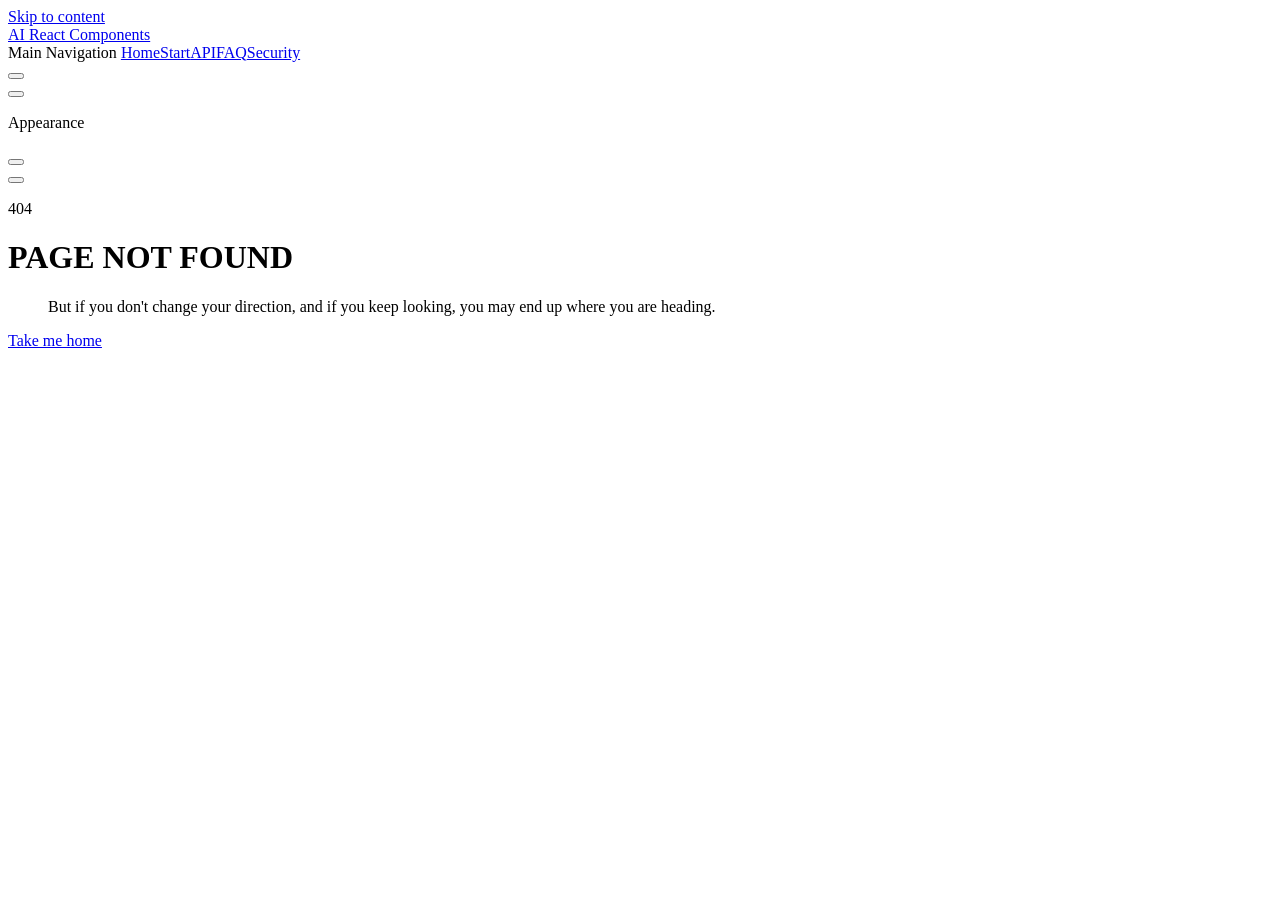
==== commit bbd0cd57: "Upload File" ====
--- a/index.html
+++ b/index.html
@@ -6,20 +6,20 @@
     <title>AI React Components</title>
     <meta name="description" content="Generate React components from prompts using AI.">
     <meta name="generator" content="VitePress v2.0.0-alpha.17">
-    <link rel="preload stylesheet" href="/assets/style.Dvf0CCiA.css" as="style">
+    <link rel="preload stylesheet" href="/assets/style.V495ZxEB.css" as="style">
     <link rel="preload stylesheet" href="/vp-icons.css" as="style">
     
     <script type="module" src="/assets/app.DeVPEVya.js"></script>
     <link rel="preload" href="/assets/inter-roman-latin.Cy4MYw_J.woff2" as="font" type="font/woff2" crossorigin="">
     <link rel="modulepreload" href="/assets/chunks/theme.CwWaGLos.js">
     <link rel="modulepreload" href="/assets/chunks/framework.Dp0T42OV.js">
-    <link rel="modulepreload" href="/assets/index.md.kwZEMype.lean.js">
+    <link rel="modulepreload" href="/assets/index.md.B3Pq1dxI.lean.js">
     <script id="check-dark-mode">(()=>{const e=localStorage.getItem("vitepress-theme-appearance")||"auto",a=window.matchMedia("(prefers-color-scheme: dark)").matches;(!e||e==="auto"?a:e==="dark")&&document.documentElement.classList.add("dark")})();</script>
     <script id="check-mac-os">document.documentElement.classList.toggle("mac",/Mac|iPhone|iPod|iPad/i.test(navigator.platform));</script>
   </head>
   <body>
-    <div id="app"><div class="Layout" data-v-c109192d><!--[--><!--]--><!--[--><span tabindex="-1" data-v-10d4d845></span><a href="#VPContent" class="VPSkipLink visually-hidden" data-v-10d4d845>Skip to content</a><!--]--><!----><header class="VPNav" data-v-c109192d data-v-d5bf7c8e><div class="VPNavBar has-sidebar top" data-v-d5bf7c8e data-v-cc1d9f2e><div class="wrapper" data-v-cc1d9f2e><div class="container" data-v-cc1d9f2e><div class="title" data-v-cc1d9f2e><div class="VPNavBarTitle has-sidebar" data-v-cc1d9f2e data-v-d4488dd0><a class="title" href="/" data-v-d4488dd0><!--[--><!--]--><!----><span data-v-d4488dd0>AI React Components</span><!--[--><!--]--></a></div></div><div class="content" data-v-cc1d9f2e><div class="content-body" data-v-cc1d9f2e><!--[--><!--]--><div class="VPNavBarSearch search" data-v-cc1d9f2e data-v-bdd98725><!----></div><nav aria-labelledby="main-nav-aria-label" class="VPNavBarMenu menu" data-v-cc1d9f2e data-v-020be4db><span id="main-nav-aria-label" class="visually-hidden" data-v-020be4db> Main Navigation </span><!--[--><!--[--><a class="VPLink link VPNavBarMenuLink active" href="/" tabindex="0" data-v-020be4db data-v-727dd4ba><!--[--><span data-v-727dd4ba>Home</span><!--]--></a><!--]--><!--[--><a class="VPLink link VPNavBarMenuLink" href="/index1.html" tabindex="0" data-v-020be4db data-v-727dd4ba><!--[--><span data-v-727dd4ba>Start</span><!--]--></a><!--]--><!--[--><a class="VPLink link VPNavBarMenuLink" href="/api.html" tabindex="0" data-v-020be4db data-v-727dd4ba><!--[--><span data-v-727dd4ba>API</span><!--]--></a><!--]--><!--[--><a class="VPLink link VPNavBarMenuLink" href="/faq.html" tabindex="0" data-v-020be4db data-v-727dd4ba><!--[--><span data-v-727dd4ba>FAQ</span><!--]--></a><!--]--><!--[--><a class="VPLink link VPNavBarMenuLink" href="/security.html" tabindex="0" data-v-020be4db data-v-727dd4ba><!--[--><span data-v-727dd4ba>Security</span><!--]--></a><!--]--><!--]--></nav><!----><div class="VPNavBarAppearance appearance" data-v-cc1d9f2e data-v-3f90c1a5><button class="VPSwitch VPSwitchAppearance" type="button" role="switch" title aria-checked="false" data-v-3f90c1a5 data-v-be9742d9 data-v-b4ccac88><span class="check" data-v-b4ccac88><span class="icon" data-v-b4ccac88><!--[--><span class="vpi-sun sun" data-v-be9742d9></span><span class="vpi-moon moon" data-v-be9742d9></span><!--]--></span></span></button></div><div class="VPSocialLinks VPNavBarSocialLinks social-links" data-v-cc1d9f2e data-v-ef6192dc data-v-a1a7286e><!--[--><a class="VPSocialLink no-icon" href="https://www.npmjs.com/package/ai-react-component" aria-label="npm" target="_blank" rel="me noopener" data-v-a1a7286e data-v-32d78712><span class="vpi-social-npm"></span></a><!--]--></div><div class="VPFlyout VPNavBarExtra extra" data-v-cc1d9f2e data-v-2a0cad91 data-v-d8fae6e2><button type="button" class="button" aria-haspopup="true" aria-expanded="false" aria-label="extra navigation" data-v-d8fae6e2><span class="vpi-more-horizontal icon" data-v-d8fae6e2></span></button><div class="menu" data-v-d8fae6e2><div class="VPMenu" data-v-d8fae6e2 data-v-fcd1d7a8><!----><!--[--><!--[--><!----><div class="group" data-v-2a0cad91><div class="item appearance" data-v-2a0cad91><p class="label" data-v-2a0cad91>Appearance</p><div class="appearance-action" data-v-2a0cad91><button class="VPSwitch VPSwitchAppearance" type="button" role="switch" title aria-checked="false" data-v-2a0cad91 data-v-be9742d9 data-v-b4ccac88><span class="check" data-v-b4ccac88><span class="icon" data-v-b4ccac88><!--[--><span class="vpi-sun sun" data-v-be9742d9></span><span class="vpi-moon moon" data-v-be9742d9></span><!--]--></span></span></button></div></div></div><div class="group" data-v-2a0cad91><div class="item social-links" data-v-2a0cad91><div class="VPSocialLinks social-links-list" data-v-2a0cad91 data-v-a1a7286e><!--[--><a class="VPSocialLink no-icon" href="https://www.npmjs.com/package/ai-react-component" aria-label="npm" target="_blank" rel="me noopener" data-v-a1a7286e data-v-32d78712><span class="vpi-social-npm"></span></a><!--]--></div></div></div><!--]--><!--]--></div></div></div><!--[--><!--]--><button type="button" class="VPNavBarHamburger hamburger" aria-label="mobile navigation" aria-expanded="false" aria-controls="VPNavScreen" data-v-cc1d9f2e data-v-6bee1efd><span class="container" data-v-6bee1efd><span class="top" data-v-6bee1efd></span><span class="middle" data-v-6bee1efd></span><span class="bottom" data-v-6bee1efd></span></span></button></div></div></div></div><div class="divider" data-v-cc1d9f2e><div class="divider-line" data-v-cc1d9f2e></div></div></div><!----></header><div class="VPLocalNav has-sidebar empty" data-v-c109192d data-v-73add737><div class="container" data-v-73add737><button class="menu" aria-expanded="false" aria-controls="VPSidebarNav" data-v-73add737><span class="vpi-align-left menu-icon" data-v-73add737></span><span class="menu-text" data-v-73add737>Menu</span></button><div class="VPLocalNavOutlineDropdown" style="--vp-vh:0px;" data-v-73add737 data-v-e28a51a6><button data-v-e28a51a6>Return to top</button><!----></div></div></div><aside class="VPSidebar" data-v-c109192d data-v-49f51a23><div class="curtain" data-v-49f51a23></div><nav class="nav" id="VPSidebarNav" aria-labelledby="sidebar-aria-label" tabindex="-1" data-v-49f51a23><span class="visually-hidden" id="sidebar-aria-label" data-v-49f51a23> Sidebar Navigation </span><!--[--><!--]--><!--[--><div class="no-transition group" data-v-a84b7c21><section class="VPSidebarItem level-0" data-v-a84b7c21 data-v-6b36a2fd><div class="item" role="button" tabindex="0" data-v-6b36a2fd><div class="indicator" data-v-6b36a2fd></div><h2 class="text" data-v-6b36a2fd>Guide</h2><!----></div><div class="items" data-v-6b36a2fd><!--[--><div class="VPSidebarItem level-1 is-link" data-v-6b36a2fd data-v-6b36a2fd><div class="item" data-v-6b36a2fd><div class="indicator" data-v-6b36a2fd></div><a class="VPLink link link" href="/index1.html" data-v-6b36a2fd><!--[--><p class="text" data-v-6b36a2fd>Getting Started</p><!--]--></a><!----></div><!----></div><div class="VPSidebarItem level-1 is-link" data-v-6b36a2fd data-v-6b36a2fd><div class="item" data-v-6b36a2fd><div class="indicator" data-v-6b36a2fd></div><a class="VPLink link link" href="/faq.html" data-v-6b36a2fd><!--[--><p class="text" data-v-6b36a2fd>How It Works</p><!--]--></a><!----></div><!----></div><div class="VPSidebarItem level-1 is-link" data-v-6b36a2fd data-v-6b36a2fd><div class="item" data-v-6b36a2fd><div class="indicator" data-v-6b36a2fd></div><a class="VPLink link link" href="/security.html" data-v-6b36a2fd><!--[--><p class="text" data-v-6b36a2fd>Security</p><!--]--></a><!----></div><!----></div><!--]--></div></section></div><div class="no-transition group" data-v-a84b7c21><section class="VPSidebarItem level-0" data-v-a84b7c21 data-v-6b36a2fd><div class="item" role="button" tabindex="0" data-v-6b36a2fd><div class="indicator" data-v-6b36a2fd></div><h2 class="text" data-v-6b36a2fd>API</h2><!----></div><div class="items" data-v-6b36a2fd><!--[--><div class="VPSidebarItem level-1 is-link" data-v-6b36a2fd data-v-6b36a2fd><div class="item" data-v-6b36a2fd><div class="indicator" data-v-6b36a2fd></div><a class="VPLink link link" href="/api.html" data-v-6b36a2fd><!--[--><p class="text" data-v-6b36a2fd>ai()</p><!--]--></a><!----></div><!----></div><div class="VPSidebarItem level-1 is-link" data-v-6b36a2fd data-v-6b36a2fd><div class="item" data-v-6b36a2fd><div class="indicator" data-v-6b36a2fd></div><a class="VPLink link link" href="/api.html" data-v-6b36a2fd><!--[--><p class="text" data-v-6b36a2fd>ai.preload()</p><!--]--></a><!----></div><!----></div><div class="VPSidebarItem level-1 is-link" data-v-6b36a2fd data-v-6b36a2fd><div class="item" data-v-6b36a2fd><div class="indicator" data-v-6b36a2fd></div><a class="VPLink link link" href="/api.html" data-v-6b36a2fd><!--[--><p class="text" data-v-6b36a2fd>Configuration</p><!--]--></a><!----></div><!----></div><!--]--></div></section></div><!--]--><!--[--><!--]--></nav></aside><div class="VPContent has-sidebar" id="VPContent" data-v-c109192d data-v-529a4999><div class="VPDoc has-sidebar has-aside" data-v-529a4999 data-v-d668f7cc><!--[--><!--]--><div class="container" data-v-d668f7cc><div class="aside" data-v-d668f7cc><div class="aside-curtain" data-v-d668f7cc></div><div class="aside-container" data-v-d668f7cc><div class="aside-content" data-v-d668f7cc><div class="VPDocAside" data-v-d668f7cc data-v-cb998dce><!--[--><!--]--><!--[--><!--]--><nav aria-labelledby="doc-outline-aria-label" class="VPDocAsideOutline" data-v-cb998dce data-v-c8b19031><div class="content" data-v-c8b19031><div class="outline-marker" data-v-c8b19031></div><div aria-level="2" class="outline-title" id="doc-outline-aria-label" role="heading" data-v-c8b19031>On this page</div><ul class="VPDocOutlineItem root" data-v-c8b19031 data-v-63c57e50><!--[--><!--]--></ul></div></nav><!--[--><!--]--><div class="spacer" data-v-cb998dce></div><!--[--><!--]--><!----><!--[--><!--]--><!--[--><!--]--></div></div></div></div><div class="content" data-v-d668f7cc><div class="content-container" data-v-d668f7cc><!--[--><!--]--><main class="main" data-v-d668f7cc><div style="position:relative;" class="vp-doc _" data-v-d668f7cc><div data-v-a58ee286><h1 id="ai-react-components-🚀" tabindex="-1" data-v-a58ee286>AI React Components 🚀 <a class="header-anchor" href="#ai-react-components-🚀" aria-label="Permalink to “AI React Components 🚀”" data-v-a58ee286>​</a></h1><p data-v-a58ee286>Generate React components from plain English prompts.<br data-v-a58ee286> Stop writing boilerplate, start writing prompts.</p><div class="hero-buttons" data-v-a58ee286><a class="btn primary" href="/index1" data-v-a58ee286>Get Started</a><a class="btn secondary" href="/api" data-v-a58ee286>API Reference</a></div><hr data-v-a58ee286><h2 id="why-ai-react-components" tabindex="-1" data-v-a58ee286>Why AI React Components? <a class="header-anchor" href="#why-ai-react-components" aria-label="Permalink to “Why AI React Components?”" data-v-a58ee286>​</a></h2><section class="features-grid" data-v-a58ee286><div class="feature-card" data-v-a58ee286 data-v-b2a18c3d><div class="icon" data-v-b2a18c3d>⚡</div><h3 data-v-b2a18c3d>One-Line Components</h3><!--[--> Write a button or card in a single line: <code data-v-a58ee286>ai`Clean modern button`</code><!--]--></div><div class="feature-card" data-v-a58ee286 data-v-b2a18c3d><div class="icon" data-v-b2a18c3d>🛠️</div><h3 data-v-b2a18c3d>Runtime Compilation</h3><!--[--> Automatically compiles JSX at runtime using Babel, no manual setup. <!--]--></div><div class="feature-card" data-v-a58ee286 data-v-b2a18c3d><div class="icon" data-v-b2a18c3d>⏱️</div><h3 data-v-b2a18c3d>Suspense-Friendly</h3><!--[--> Async generation works seamlessly with React Suspense boundaries. <!--]--></div><div class="feature-card" data-v-a58ee286 data-v-b2a18c3d><div class="icon" data-v-b2a18c3d>🔒</div><h3 data-v-b2a18c3d>Safe-ish</h3><!--[--> No imports allowed, inline styles only, cached for performance. <!--]--></div></section></div></div></main><footer class="VPDocFooter" data-v-d668f7cc data-v-1bcd8184><!--[--><!--]--><!----><nav class="prev-next" aria-labelledby="doc-footer-aria-label" data-v-1bcd8184><span class="visually-hidden" id="doc-footer-aria-label" data-v-1bcd8184>Pager</span><div class="pager" data-v-1bcd8184><!----></div><div class="pager" data-v-1bcd8184><a class="VPLink link pager-link next" href="/index1.html" data-v-1bcd8184><!--[--><span class="desc" data-v-1bcd8184>Next page</span><span class="title" data-v-1bcd8184>Getting Started</span><!--]--></a></div></nav></footer><!--[--><!--]--></div></div></div><!--[--><!--]--></div></div><!----><!--[--><!--]--></div></div>
-    <script>window.__VP_HASH_MAP__=JSON.parse("{\"api.md\":\"CnNNcpx4\",\"env.md\":\"CuxRRjc8\",\"faq.md\":\"R_hnH-ma\",\"index.md\":\"kwZEMype\",\"index1.md\":\"ByWL-I4_\",\"security.md\":\"BSh_4SIy\"}");window.__VP_SITE_DATA__=JSON.parse("{\"lang\":\"en-US\",\"dir\":\"ltr\",\"title\":\"AI React Components\",\"description\":\"Generate React components from prompts using AI.\",\"base\":\"/\",\"head\":[],\"router\":{\"prefetchLinks\":true},\"appearance\":true,\"themeConfig\":{\"nav\":[{\"text\":\"Home\",\"link\":\"/\"},{\"text\":\"Start\",\"link\":\"/index1.md\"},{\"text\":\"API\",\"link\":\"/api.md\"},{\"text\":\"FAQ\",\"link\":\"/faq.md\"},{\"text\":\"Security\",\"link\":\"/security.md\"}],\"sidebar\":[{\"text\":\"Guide\",\"items\":[{\"text\":\"Getting Started\",\"link\":\"/index1\"},{\"text\":\"How It Works\",\"link\":\"/faq\"},{\"text\":\"Security\",\"link\":\"/security\"}]},{\"text\":\"API\",\"items\":[{\"text\":\"ai()\",\"link\":\"/api.md\"},{\"text\":\"ai.preload()\",\"link\":\"/api.md\"},{\"text\":\"Configuration\",\"link\":\"/api.md\"}]}],\"socialLinks\":[{\"icon\":\"npm\",\"link\":\"https://www.npmjs.com/package/ai-react-component\"}]},\"locales\":{},\"scrollOffset\":134,\"cleanUrls\":false,\"additionalConfig\":{}}");</script>
+    <div id="app"><div class="Layout" data-v-c109192d><!--[--><!--]--><!--[--><span tabindex="-1" data-v-10d4d845></span><a href="#VPContent" class="VPSkipLink visually-hidden" data-v-10d4d845>Skip to content</a><!--]--><!----><header class="VPNav" data-v-c109192d data-v-d5bf7c8e><div class="VPNavBar has-sidebar top" data-v-d5bf7c8e data-v-cc1d9f2e><div class="wrapper" data-v-cc1d9f2e><div class="container" data-v-cc1d9f2e><div class="title" data-v-cc1d9f2e><div class="VPNavBarTitle has-sidebar" data-v-cc1d9f2e data-v-d4488dd0><a class="title" href="/" data-v-d4488dd0><!--[--><!--]--><!----><span data-v-d4488dd0>AI React Components</span><!--[--><!--]--></a></div></div><div class="content" data-v-cc1d9f2e><div class="content-body" data-v-cc1d9f2e><!--[--><!--]--><div class="VPNavBarSearch search" data-v-cc1d9f2e data-v-bdd98725><!----></div><nav aria-labelledby="main-nav-aria-label" class="VPNavBarMenu menu" data-v-cc1d9f2e data-v-020be4db><span id="main-nav-aria-label" class="visually-hidden" data-v-020be4db> Main Navigation </span><!--[--><!--[--><a class="VPLink link VPNavBarMenuLink active" href="/" tabindex="0" data-v-020be4db data-v-727dd4ba><!--[--><span data-v-727dd4ba>Home</span><!--]--></a><!--]--><!--[--><a class="VPLink link VPNavBarMenuLink" href="/index1.html" tabindex="0" data-v-020be4db data-v-727dd4ba><!--[--><span data-v-727dd4ba>Start</span><!--]--></a><!--]--><!--[--><a class="VPLink link VPNavBarMenuLink" href="/api.html" tabindex="0" data-v-020be4db data-v-727dd4ba><!--[--><span data-v-727dd4ba>API</span><!--]--></a><!--]--><!--[--><a class="VPLink link VPNavBarMenuLink" href="/faq.html" tabindex="0" data-v-020be4db data-v-727dd4ba><!--[--><span data-v-727dd4ba>FAQ</span><!--]--></a><!--]--><!--[--><a class="VPLink link VPNavBarMenuLink" href="/security.html" tabindex="0" data-v-020be4db data-v-727dd4ba><!--[--><span data-v-727dd4ba>Security</span><!--]--></a><!--]--><!--]--></nav><!----><div class="VPNavBarAppearance appearance" data-v-cc1d9f2e data-v-3f90c1a5><button class="VPSwitch VPSwitchAppearance" type="button" role="switch" title aria-checked="false" data-v-3f90c1a5 data-v-be9742d9 data-v-b4ccac88><span class="check" data-v-b4ccac88><span class="icon" data-v-b4ccac88><!--[--><span class="vpi-sun sun" data-v-be9742d9></span><span class="vpi-moon moon" data-v-be9742d9></span><!--]--></span></span></button></div><div class="VPSocialLinks VPNavBarSocialLinks social-links" data-v-cc1d9f2e data-v-ef6192dc data-v-a1a7286e><!--[--><a class="VPSocialLink no-icon" href="https://www.npmjs.com/package/ai-react-component" aria-label="npm" target="_blank" rel="me noopener" data-v-a1a7286e data-v-32d78712><span class="vpi-social-npm"></span></a><!--]--></div><div class="VPFlyout VPNavBarExtra extra" data-v-cc1d9f2e data-v-2a0cad91 data-v-d8fae6e2><button type="button" class="button" aria-haspopup="true" aria-expanded="false" aria-label="extra navigation" data-v-d8fae6e2><span class="vpi-more-horizontal icon" data-v-d8fae6e2></span></button><div class="menu" data-v-d8fae6e2><div class="VPMenu" data-v-d8fae6e2 data-v-fcd1d7a8><!----><!--[--><!--[--><!----><div class="group" data-v-2a0cad91><div class="item appearance" data-v-2a0cad91><p class="label" data-v-2a0cad91>Appearance</p><div class="appearance-action" data-v-2a0cad91><button class="VPSwitch VPSwitchAppearance" type="button" role="switch" title aria-checked="false" data-v-2a0cad91 data-v-be9742d9 data-v-b4ccac88><span class="check" data-v-b4ccac88><span class="icon" data-v-b4ccac88><!--[--><span class="vpi-sun sun" data-v-be9742d9></span><span class="vpi-moon moon" data-v-be9742d9></span><!--]--></span></span></button></div></div></div><div class="group" data-v-2a0cad91><div class="item social-links" data-v-2a0cad91><div class="VPSocialLinks social-links-list" data-v-2a0cad91 data-v-a1a7286e><!--[--><a class="VPSocialLink no-icon" href="https://www.npmjs.com/package/ai-react-component" aria-label="npm" target="_blank" rel="me noopener" data-v-a1a7286e data-v-32d78712><span class="vpi-social-npm"></span></a><!--]--></div></div></div><!--]--><!--]--></div></div></div><!--[--><!--]--><button type="button" class="VPNavBarHamburger hamburger" aria-label="mobile navigation" aria-expanded="false" aria-controls="VPNavScreen" data-v-cc1d9f2e data-v-6bee1efd><span class="container" data-v-6bee1efd><span class="top" data-v-6bee1efd></span><span class="middle" data-v-6bee1efd></span><span class="bottom" data-v-6bee1efd></span></span></button></div></div></div></div><div class="divider" data-v-cc1d9f2e><div class="divider-line" data-v-cc1d9f2e></div></div></div><!----></header><div class="VPLocalNav has-sidebar empty" data-v-c109192d data-v-73add737><div class="container" data-v-73add737><button class="menu" aria-expanded="false" aria-controls="VPSidebarNav" data-v-73add737><span class="vpi-align-left menu-icon" data-v-73add737></span><span class="menu-text" data-v-73add737>Menu</span></button><div class="VPLocalNavOutlineDropdown" style="--vp-vh:0px;" data-v-73add737 data-v-e28a51a6><button data-v-e28a51a6>Return to top</button><!----></div></div></div><aside class="VPSidebar" data-v-c109192d data-v-49f51a23><div class="curtain" data-v-49f51a23></div><nav class="nav" id="VPSidebarNav" aria-labelledby="sidebar-aria-label" tabindex="-1" data-v-49f51a23><span class="visually-hidden" id="sidebar-aria-label" data-v-49f51a23> Sidebar Navigation </span><!--[--><!--]--><!--[--><div class="no-transition group" data-v-a84b7c21><section class="VPSidebarItem level-0" data-v-a84b7c21 data-v-6b36a2fd><div class="item" role="button" tabindex="0" data-v-6b36a2fd><div class="indicator" data-v-6b36a2fd></div><h2 class="text" data-v-6b36a2fd>Guide</h2><!----></div><div class="items" data-v-6b36a2fd><!--[--><div class="VPSidebarItem level-1 is-link" data-v-6b36a2fd data-v-6b36a2fd><div class="item" data-v-6b36a2fd><div class="indicator" data-v-6b36a2fd></div><a class="VPLink link link" href="/index1.html" data-v-6b36a2fd><!--[--><p class="text" data-v-6b36a2fd>Getting Started</p><!--]--></a><!----></div><!----></div><div class="VPSidebarItem level-1 is-link" data-v-6b36a2fd data-v-6b36a2fd><div class="item" data-v-6b36a2fd><div class="indicator" data-v-6b36a2fd></div><a class="VPLink link link" href="/faq.html" data-v-6b36a2fd><!--[--><p class="text" data-v-6b36a2fd>How It Works</p><!--]--></a><!----></div><!----></div><div class="VPSidebarItem level-1 is-link" data-v-6b36a2fd data-v-6b36a2fd><div class="item" data-v-6b36a2fd><div class="indicator" data-v-6b36a2fd></div><a class="VPLink link link" href="/security.html" data-v-6b36a2fd><!--[--><p class="text" data-v-6b36a2fd>Security</p><!--]--></a><!----></div><!----></div><!--]--></div></section></div><div class="no-transition group" data-v-a84b7c21><section class="VPSidebarItem level-0" data-v-a84b7c21 data-v-6b36a2fd><div class="item" role="button" tabindex="0" data-v-6b36a2fd><div class="indicator" data-v-6b36a2fd></div><h2 class="text" data-v-6b36a2fd>API</h2><!----></div><div class="items" data-v-6b36a2fd><!--[--><div class="VPSidebarItem level-1 is-link" data-v-6b36a2fd data-v-6b36a2fd><div class="item" data-v-6b36a2fd><div class="indicator" data-v-6b36a2fd></div><a class="VPLink link link" href="/api.html" data-v-6b36a2fd><!--[--><p class="text" data-v-6b36a2fd>ai()</p><!--]--></a><!----></div><!----></div><div class="VPSidebarItem level-1 is-link" data-v-6b36a2fd data-v-6b36a2fd><div class="item" data-v-6b36a2fd><div class="indicator" data-v-6b36a2fd></div><a class="VPLink link link" href="/api.html" data-v-6b36a2fd><!--[--><p class="text" data-v-6b36a2fd>ai.preload()</p><!--]--></a><!----></div><!----></div><div class="VPSidebarItem level-1 is-link" data-v-6b36a2fd data-v-6b36a2fd><div class="item" data-v-6b36a2fd><div class="indicator" data-v-6b36a2fd></div><a class="VPLink link link" href="/api.html" data-v-6b36a2fd><!--[--><p class="text" data-v-6b36a2fd>Configuration</p><!--]--></a><!----></div><!----></div><!--]--></div></section></div><!--]--><!--[--><!--]--></nav></aside><div class="VPContent has-sidebar" id="VPContent" data-v-c109192d data-v-529a4999><div class="VPDoc has-sidebar has-aside" data-v-529a4999 data-v-d668f7cc><!--[--><!--]--><div class="container" data-v-d668f7cc><div class="aside" data-v-d668f7cc><div class="aside-curtain" data-v-d668f7cc></div><div class="aside-container" data-v-d668f7cc><div class="aside-content" data-v-d668f7cc><div class="VPDocAside" data-v-d668f7cc data-v-cb998dce><!--[--><!--]--><!--[--><!--]--><nav aria-labelledby="doc-outline-aria-label" class="VPDocAsideOutline" data-v-cb998dce data-v-c8b19031><div class="content" data-v-c8b19031><div class="outline-marker" data-v-c8b19031></div><div aria-level="2" class="outline-title" id="doc-outline-aria-label" role="heading" data-v-c8b19031>On this page</div><ul class="VPDocOutlineItem root" data-v-c8b19031 data-v-63c57e50><!--[--><!--]--></ul></div></nav><!--[--><!--]--><div class="spacer" data-v-cb998dce></div><!--[--><!--]--><!----><!--[--><!--]--><!--[--><!--]--></div></div></div></div><div class="content" data-v-d668f7cc><div class="content-container" data-v-d668f7cc><!--[--><!--]--><main class="main" data-v-d668f7cc><div style="position:relative;" class="vp-doc _" data-v-d668f7cc><div data-v-fbb6cd3d><h1 id="ai-react-components" tabindex="-1" data-v-fbb6cd3d>AI React Components <a class="header-anchor" href="#ai-react-components" aria-label="Permalink to “AI React Components”" data-v-fbb6cd3d>​</a></h1><p data-v-fbb6cd3d>Generate React components from plain English prompts.<br data-v-fbb6cd3d> Stop writing boilerplate, start writing prompts.</p><div class="hero-buttons" data-v-fbb6cd3d><a class="btn primary" href="/index1" data-v-fbb6cd3d>Get Started</a><a class="btn secondary" href="/api" data-v-fbb6cd3d>API Reference</a></div><hr data-v-fbb6cd3d><h2 id="why-ai-react-components" tabindex="-1" data-v-fbb6cd3d>Why AI React Components? <a class="header-anchor" href="#why-ai-react-components" aria-label="Permalink to “Why AI React Components?”" data-v-fbb6cd3d>​</a></h2><section class="features-grid" data-v-fbb6cd3d><div class="feature-card" data-v-fbb6cd3d data-v-b2a18c3d><div class="icon" data-v-b2a18c3d></div><h3 data-v-b2a18c3d>One-Line Components</h3><!--[--> Write a button or card in a single line: <code data-v-fbb6cd3d>ai`Clean modern button`</code><!--]--></div><div class="feature-card" data-v-fbb6cd3d data-v-b2a18c3d><div class="icon" data-v-b2a18c3d></div><h3 data-v-b2a18c3d>Runtime Compilation</h3><!--[--> Automatically compiles JSX at runtime using Babel, no manual setup. <!--]--></div><div class="feature-card" data-v-fbb6cd3d data-v-b2a18c3d><div class="icon" data-v-b2a18c3d></div><h3 data-v-b2a18c3d>Suspense-Friendly</h3><!--[--> Async generation works seamlessly with React Suspense boundaries. <!--]--></div><div class="feature-card" data-v-fbb6cd3d data-v-b2a18c3d><div class="icon" data-v-b2a18c3d></div><h3 data-v-b2a18c3d>Safe-ish</h3><!--[--> No imports allowed, inline styles only, cached for performance. <!--]--></div></section></div></div></main><footer class="VPDocFooter" data-v-d668f7cc data-v-1bcd8184><!--[--><!--]--><!----><nav class="prev-next" aria-labelledby="doc-footer-aria-label" data-v-1bcd8184><span class="visually-hidden" id="doc-footer-aria-label" data-v-1bcd8184>Pager</span><div class="pager" data-v-1bcd8184><!----></div><div class="pager" data-v-1bcd8184><a class="VPLink link pager-link next" href="/index1.html" data-v-1bcd8184><!--[--><span class="desc" data-v-1bcd8184>Next page</span><span class="title" data-v-1bcd8184>Getting Started</span><!--]--></a></div></nav></footer><!--[--><!--]--></div></div></div><!--[--><!--]--></div></div><!----><!--[--><!--]--></div></div>
+    <script>window.__VP_HASH_MAP__=JSON.parse("{\"api.md\":\"CnNNcpx4\",\"env.md\":\"CuxRRjc8\",\"faq.md\":\"R_hnH-ma\",\"index.md\":\"B3Pq1dxI\",\"index1.md\":\"ByWL-I4_\",\"security.md\":\"BSh_4SIy\"}");window.__VP_SITE_DATA__=JSON.parse("{\"lang\":\"en-US\",\"dir\":\"ltr\",\"title\":\"AI React Components\",\"description\":\"Generate React components from prompts using AI.\",\"base\":\"/\",\"head\":[],\"router\":{\"prefetchLinks\":true},\"appearance\":true,\"themeConfig\":{\"nav\":[{\"text\":\"Home\",\"link\":\"/\"},{\"text\":\"Start\",\"link\":\"/index1.md\"},{\"text\":\"API\",\"link\":\"/api.md\"},{\"text\":\"FAQ\",\"link\":\"/faq.md\"},{\"text\":\"Security\",\"link\":\"/security.md\"}],\"sidebar\":[{\"text\":\"Guide\",\"items\":[{\"text\":\"Getting Started\",\"link\":\"/index1\"},{\"text\":\"How It Works\",\"link\":\"/faq\"},{\"text\":\"Security\",\"link\":\"/security\"}]},{\"text\":\"API\",\"items\":[{\"text\":\"ai()\",\"link\":\"/api.md\"},{\"text\":\"ai.preload()\",\"link\":\"/api.md\"},{\"text\":\"Configuration\",\"link\":\"/api.md\"}]}],\"socialLinks\":[{\"icon\":\"npm\",\"link\":\"https://www.npmjs.com/package/ai-react-component\"}]},\"locales\":{},\"scrollOffset\":134,\"cleanUrls\":false,\"additionalConfig\":{}}");</script>
     
   </body>
 </html>
